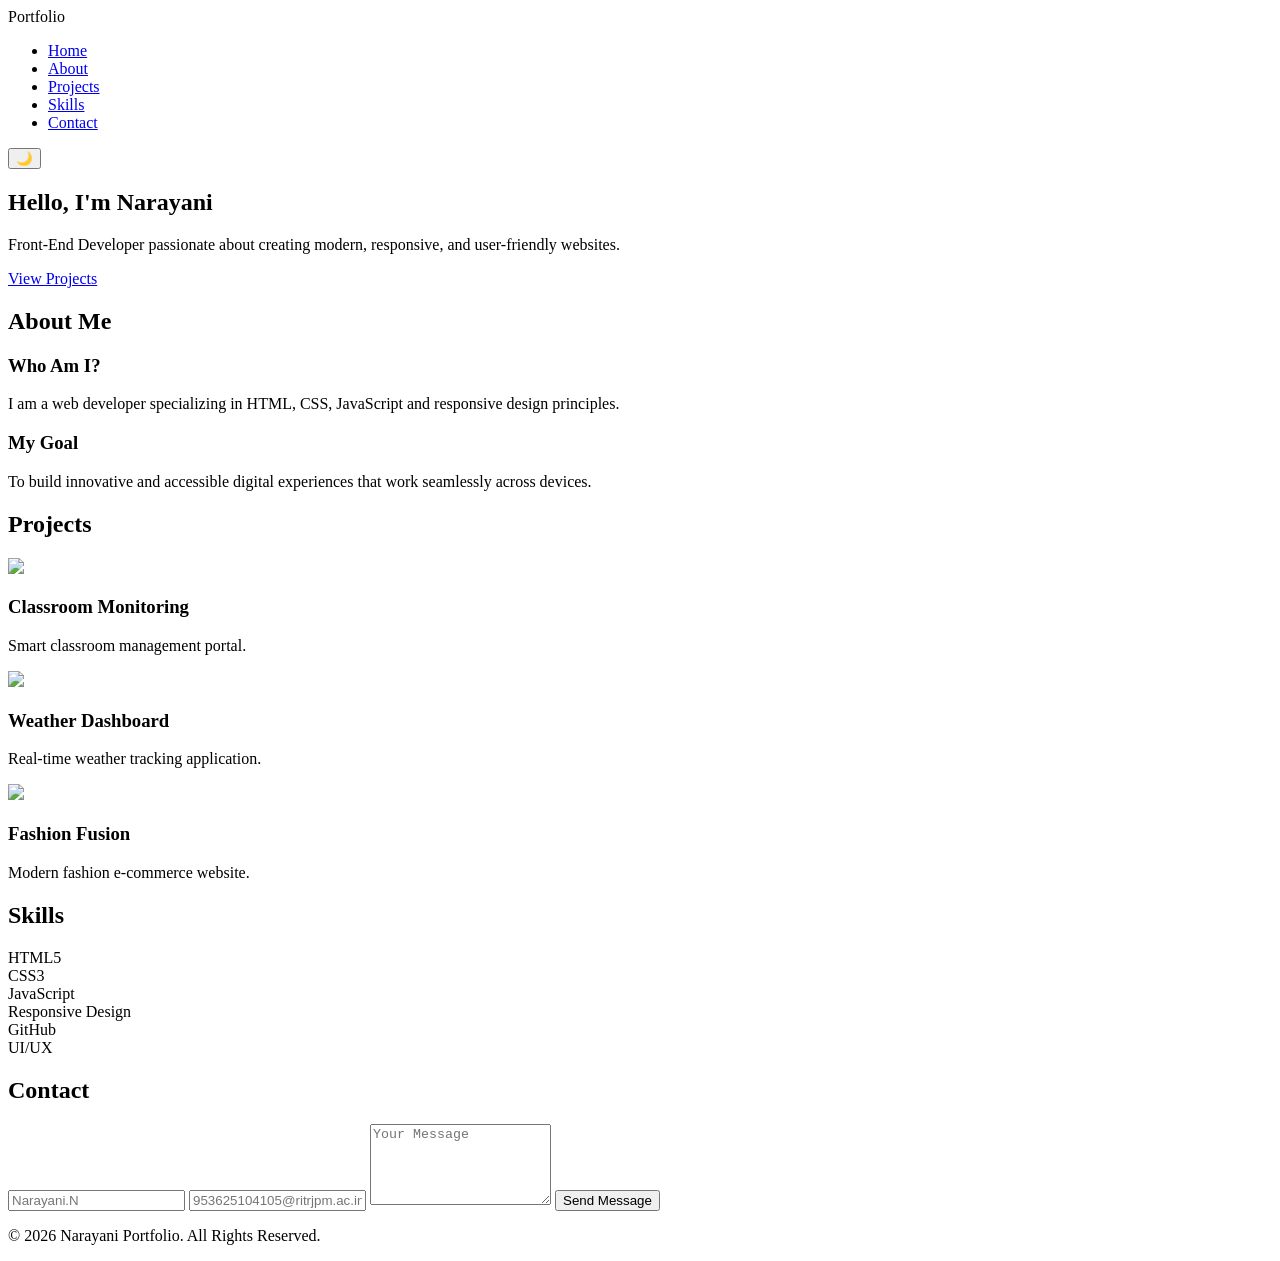
==== index.html @ d1ac4691 "Add initial HTML structure for portfolio website" ====
<!DOCTYPE html>
<html lang="en">
<head>
<meta charset="UTF-8">
<meta name="viewport" content="width=device-width, initial-scale=1.0">
<title>NextGen Developer Portfolio</title>
<link rel="stylesheet" href="style.css">
</head>
<body>

<header>
    <div class="container navbar">
        <div class="logo">Portfolio</div>

        <ul class="nav-links">
            <li><a href="#home">Home</a></li>
            <li><a href="#about">About</a></li>
            <li><a href="#projects">Projects</a></li>
            <li><a href="#skills">Skills</a></li>
            <li><a href="#contact">Contact</a></li>
        </ul>

        <button id="themeToggle">🌙</button>
    </div>
</header>

<section id="home" class="hero">
    <div class="hero-content">
        <h1>Hello, I'm <span>Narayani</span></h1>
        <p>
            Front-End Developer passionate about creating
            modern, responsive, and user-friendly websites.
        </p>

        <a href="#projects" class="btn">
            View Projects
        </a>
    </div>
</section>

<section id="about" class="about">
    <div class="container">

        <h2 class="section-title">About Me</h2>

        <div class="about-grid">

            <div class="about-card">
                <h3>Who Am I?</h3>
                <p>
                    I am a web developer specializing in
                    HTML, CSS, JavaScript and responsive
                    design principles.
                </p>
            </div>

            <div class="about-card">
                <h3>My Goal</h3>
                <p>
                    To build innovative and accessible
                    digital experiences that work
                    seamlessly across devices.
                </p>
            </div>

        </div>

    </div>
</section>

<section id="projects" class="projects">
    <div class="container">

        <h2 class="section-title">Projects</h2>

        <div class="project-grid">

            <div class="project-card">
                <img src="https://picsum.photos/400/250?1">
                <div class="project-content">
                    <h3>Classroom Monitoring</h3>
                    <p>Smart classroom management portal.</p>
                </div>
            </div>

            <div class="project-card">
                <img src="https://picsum.photos/400/250?2">
                <div class="project-content">
                    <h3>Weather Dashboard</h3>
                    <p>Real-time weather tracking application.</p>
                </div>
            </div>

            <div class="project-card">
                <img src="https://picsum.photos/400/250?3">
                <div class="project-content">
                    <h3>Fashion Fusion</h3>
                    <p>Modern fashion e-commerce website.</p>
                </div>
            </div>

        </div>

    </div>
</section>

<section id="skills" class="skills">

    <div class="container">

        <h2 class="section-title">Skills</h2>

        <div class="skill-container">
            <div class="skill">HTML5</div>
            <div class="skill">CSS3</div>
            <div class="skill">JavaScript</div>
            <div class="skill">Responsive Design</div>
            <div class="skill">GitHub</div>
            <div class="skill">UI/UX</div>
        </div>

    </div>

</section>

<section id="contact" class="contact">

    <div class="container">

        <h2 class="section-title">Contact</h2>

        <form class="contact-form">

            <input
            type="text"
            placeholder="Narayani.N">

            <input
            type="email"
            placeholder="953625104105@ritrjpm.ac.in">

            <textarea
            rows="5"
            placeholder="Your Message"></textarea>

            <button class="btn">
                Send Message
            </button>

        </form>

    </div>

</section>

<footer>
    <p>© 2026 Narayani Portfolio. All Rights Reserved.</p>
</footer>

<script src="script.js"></script>

</body>
</html>
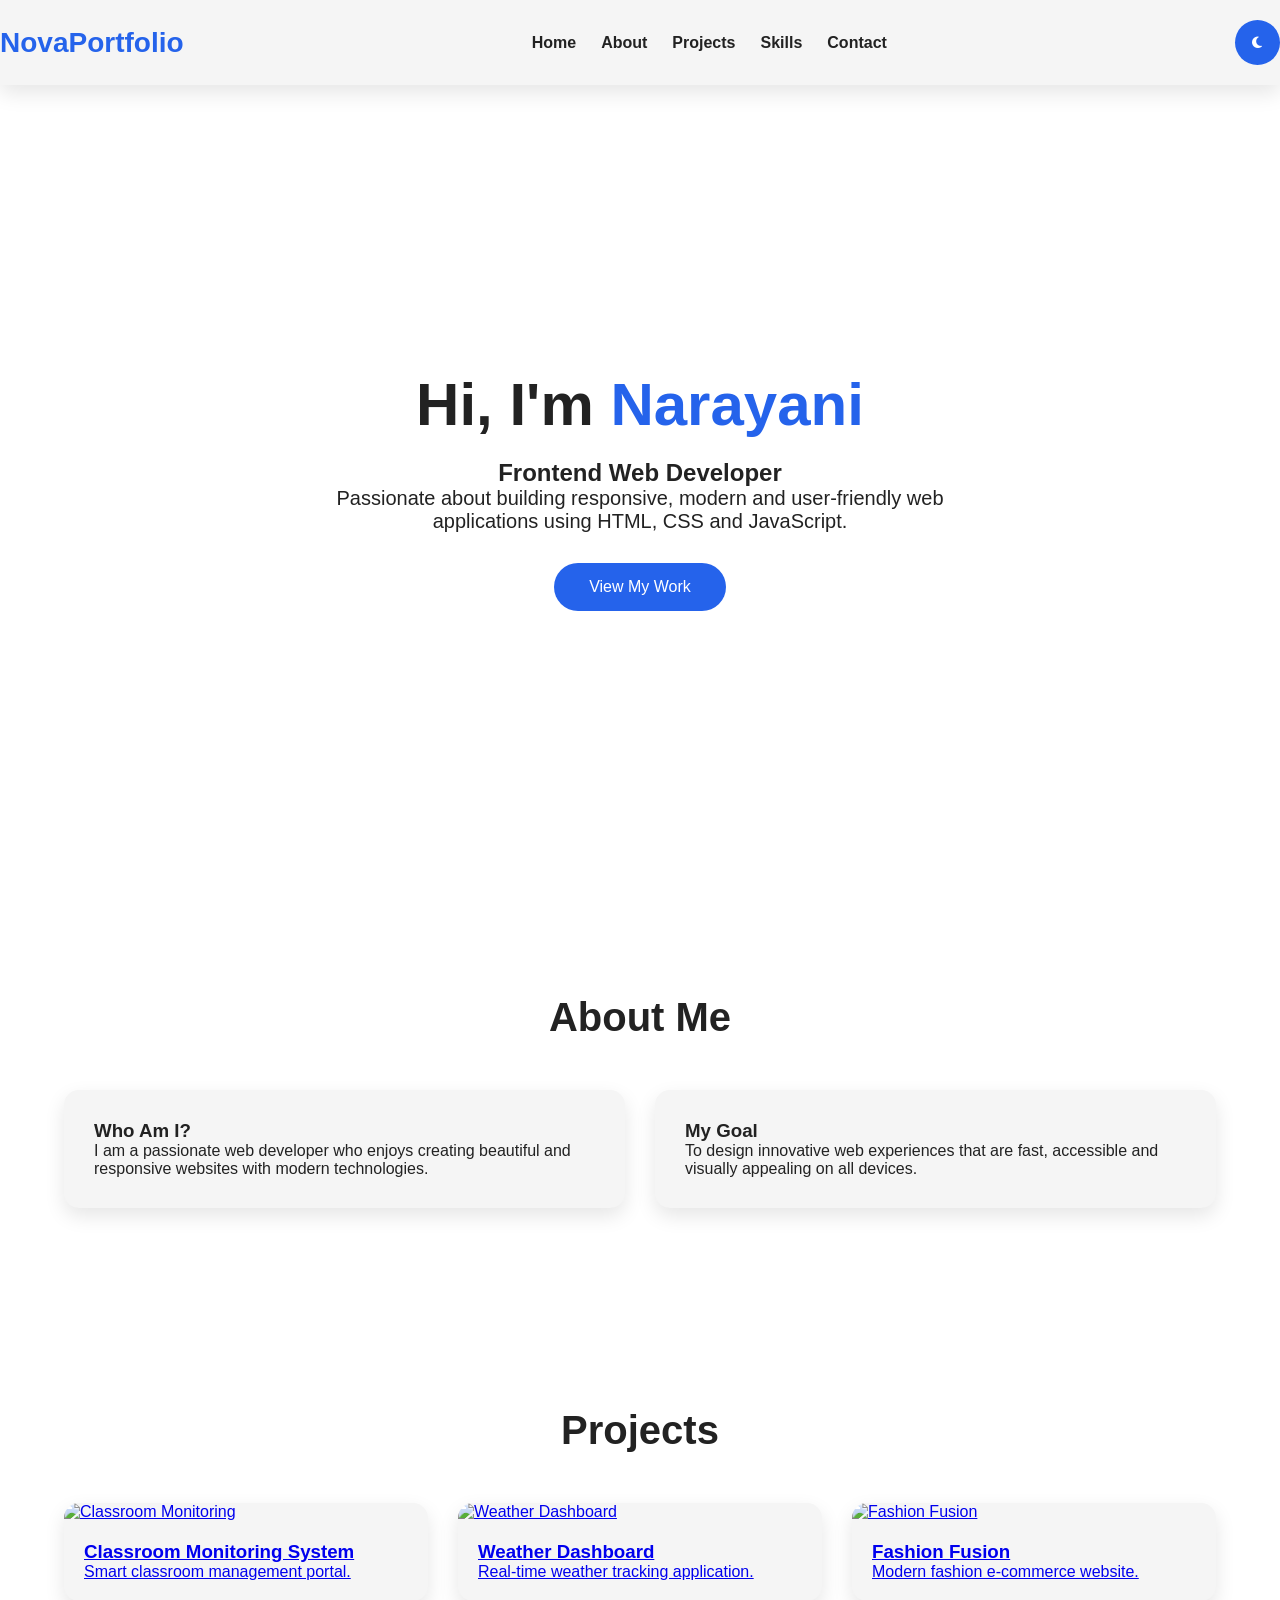
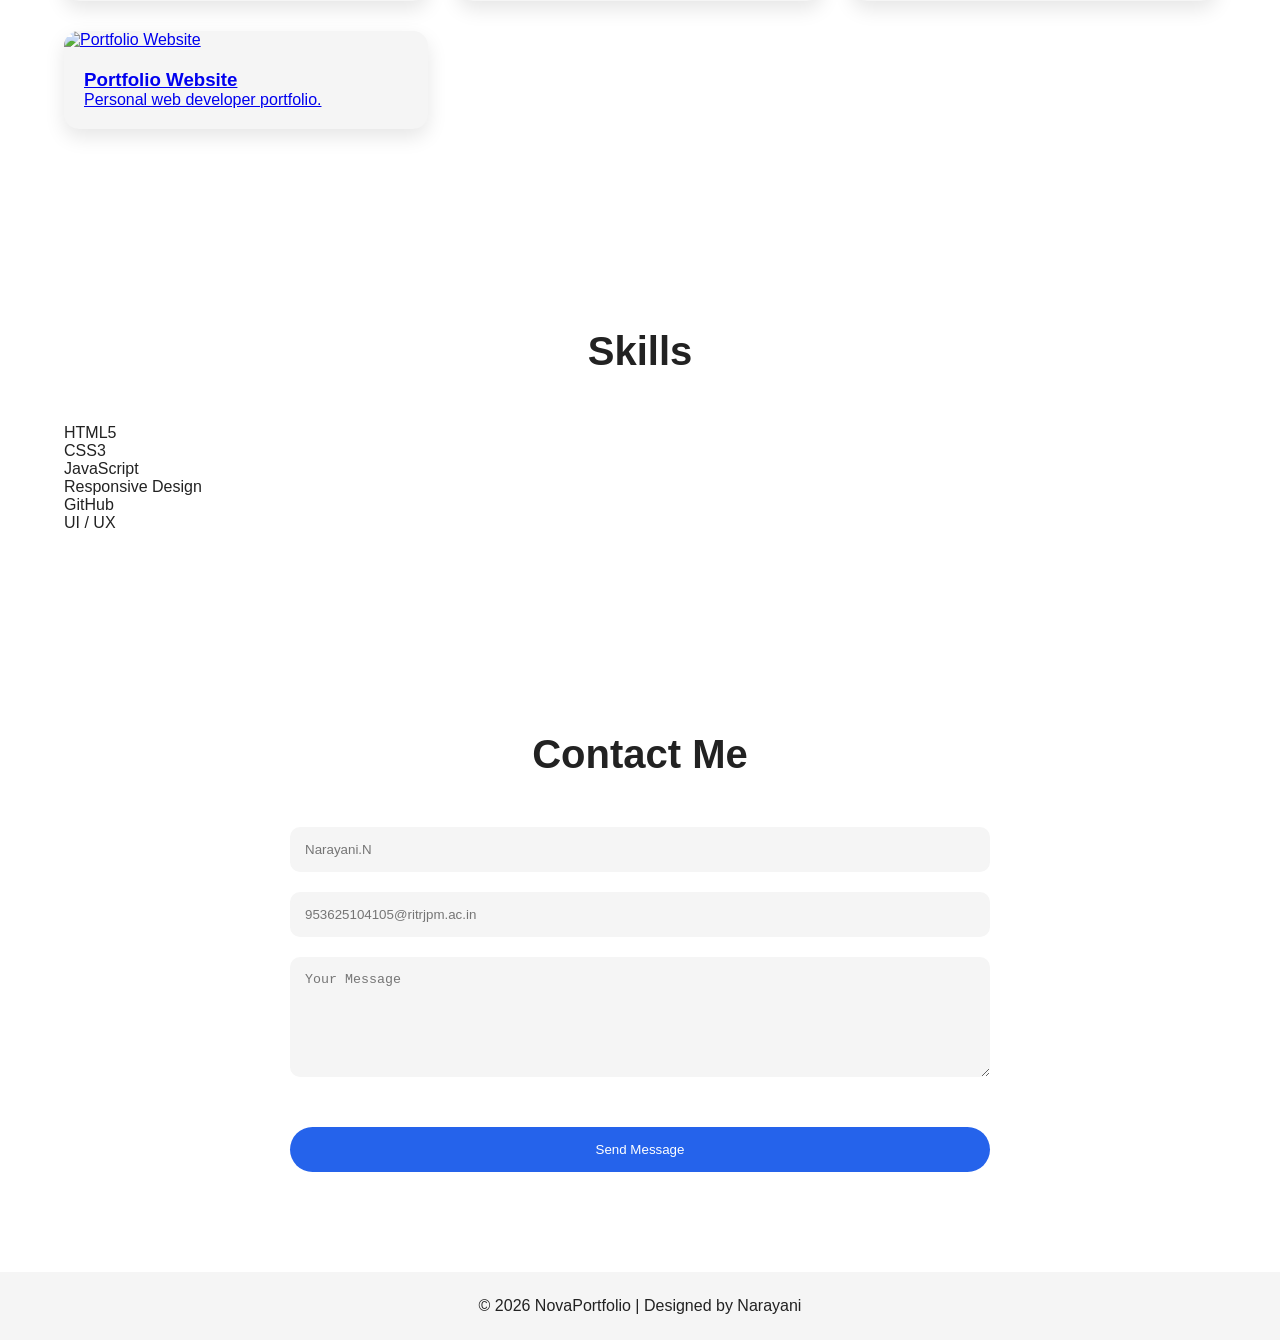
==== commit ffbdf82b: "Update portfolio title and content structure" ====
--- a/index.html
+++ b/index.html
@@ -3,158 +3,265 @@
 <head>
 <meta charset="UTF-8">
 <meta name="viewport" content="width=device-width, initial-scale=1.0">
-<title>NextGen Developer Portfolio</title>
+<title>NovaPortfolio</title>
+
 <link rel="stylesheet" href="style.css">
+
+<link rel="stylesheet"
+href="https://cdnjs.cloudflare.com/ajax/libs/font-awesome/6.5.1/css/all.min.css">
+
 </head>
 <body>
 
 <header>
-    <div class="container navbar">
-        <div class="logo">Portfolio</div>
-
-        <ul class="nav-links">
-            <li><a href="#home">Home</a></li>
-            <li><a href="#about">About</a></li>
-            <li><a href="#projects">Projects</a></li>
-            <li><a href="#skills">Skills</a></li>
-            <li><a href="#contact">Contact</a></li>
-        </ul>
-
-        <button id="themeToggle">🌙</button>
-    </div>
+
+<nav class="navbar">
+
+<div class="logo">
+NovaPortfolio
+</div>
+
+<ul class="nav-links">
+
+<li><a href="#home">Home</a></li>
+<li><a href="#about">About</a></li>
+<li><a href="#projects">Projects</a></li>
+<li><a href="#skills">Skills</a></li>
+<li><a href="#contact">Contact</a></li>
+
+</ul>
+
+<button id="themeToggle">
+<i class="fas fa-moon"></i>
+</button>
+
+</nav>
+
 </header>
 
 <section id="home" class="hero">
-    <div class="hero-content">
-        <h1>Hello, I'm <span>Narayani</span></h1>
-        <p>
-            Front-End Developer passionate about creating
-            modern, responsive, and user-friendly websites.
-        </p>
-
-        <a href="#projects" class="btn">
-            View Projects
-        </a>
-    </div>
+
+<div class="hero-content">
+
+<h1>
+Hi, I'm <span>Narayani</span>
+</h1>
+
+<h2>
+Frontend Web Developer
+</h2>
+
+<p>
+Passionate about building responsive,
+modern and user-friendly web applications
+using HTML, CSS and JavaScript.
+</p>
+
+<a href="#projects" class="btn">
+View My Work
+</a>
+
+</div>
+
 </section>
 
 <section id="about" class="about">
-    <div class="container">
-
-        <h2 class="section-title">About Me</h2>
-
-        <div class="about-grid">
-
-            <div class="about-card">
-                <h3>Who Am I?</h3>
-                <p>
-                    I am a web developer specializing in
-                    HTML, CSS, JavaScript and responsive
-                    design principles.
-                </p>
-            </div>
-
-            <div class="about-card">
-                <h3>My Goal</h3>
-                <p>
-                    To build innovative and accessible
-                    digital experiences that work
-                    seamlessly across devices.
-                </p>
-            </div>
-
-        </div>
-
-    </div>
+
+<div class="container">
+
+<h2 class="section-title">
+About Me
+</h2>
+
+<div class="about-grid">
+
+<div class="about-card">
+
+<h3>Who Am I?</h3>
+
+<p>
+I am a passionate web developer who enjoys
+creating beautiful and responsive websites
+with modern technologies.
+</p>
+
+</div>
+
+<div class="about-card">
+
+<h3>My Goal</h3>
+
+<p>
+To design innovative web experiences
+that are fast, accessible and visually
+appealing on all devices.
+</p>
+
+</div>
+
+</div>
+
+</div>
+
 </section>
 
 <section id="projects" class="projects">
-    <div class="container">
-
-        <h2 class="section-title">Projects</h2>
-
-        <div class="project-grid">
-
-            <div class="project-card">
-                <img src="https://picsum.photos/400/250?1">
-                <div class="project-content">
-                    <h3>Classroom Monitoring</h3>
-                    <p>Smart classroom management portal.</p>
-                </div>
-            </div>
-
-            <div class="project-card">
-                <img src="https://picsum.photos/400/250?2">
-                <div class="project-content">
-                    <h3>Weather Dashboard</h3>
-                    <p>Real-time weather tracking application.</p>
-                </div>
-            </div>
-
-            <div class="project-card">
-                <img src="https://picsum.photos/400/250?3">
-                <div class="project-content">
-                    <h3>Fashion Fusion</h3>
-                    <p>Modern fashion e-commerce website.</p>
-                </div>
-            </div>
-
-        </div>
-
-    </div>
+
+<div class="container">
+
+<h2 class="section-title">
+Projects
+</h2>
+
+<div class="project-grid">
+
+<a href="https://narayani105.github.io/Classroom-_Monitoring_Web-_System/"
+target="_blank"
+class="project-card">
+
+<img src="https://images.unsplash.com/photo-1509062522246-3755977927d7?w=900"
+alt="Classroom Monitoring">
+
+<div class="project-content">
+
+<h3>Classroom Monitoring System</h3>
+
+<p>
+Smart classroom management portal.
+</p>
+
+</div>
+
+</a>
+
+<a href="https://narayani105.github.io/Asynchronous-JavaScript-RESTful-APIs/"
+target="_blank"
+class="project-card">
+
+<img src="https://images.unsplash.com/photo-1504608524841-42fe6f032b4b?w=900"
+alt="Weather Dashboard">
+
+<div class="project-content">
+
+<h3>Weather Dashboard</h3>
+
+<p>
+Real-time weather tracking application.
+</p>
+
+</div>
+
+</a>
+
+<a href="https://narayani105.github.io/FASHION-FUSION/"
+target="_blank"
+class="project-card">
+
+<img src="https://images.unsplash.com/photo-1445205170230-053b83016050?w=900"
+alt="Fashion Fusion">
+
+<div class="project-content">
+
+<h3>Fashion Fusion</h3>
+
+<p>
+Modern fashion e-commerce website.
+</p>
+
+</div>
+
+</a>
+
+<a href="https://narayani105.github.io/Narayani-Web-Developer-Portfolio/"
+target="_blank"
+class="project-card">
+
+<img src="https://images.unsplash.com/photo-1498050108023-c5249f4df085?w=900"
+alt="Portfolio Website">
+
+<div class="project-content">
+
+<h3>Portfolio Website</h3>
+
+<p>
+Personal web developer portfolio.
+</p>
+
+</div>
+
+</a>
+
+</div>
+
+</div>
+
 </section>
 
 <section id="skills" class="skills">
 
-    <div class="container">
-
-        <h2 class="section-title">Skills</h2>
-
-        <div class="skill-container">
-            <div class="skill">HTML5</div>
-            <div class="skill">CSS3</div>
-            <div class="skill">JavaScript</div>
-            <div class="skill">Responsive Design</div>
-            <div class="skill">GitHub</div>
-            <div class="skill">UI/UX</div>
-        </div>
-
-    </div>
+<div class="container">
+
+<h2 class="section-title">
+Skills
+</h2>
+
+<div class="skills-grid">
+
+<div class="skill-card">HTML5</div>
+<div class="skill-card">CSS3</div>
+<div class="skill-card">JavaScript</div>
+<div class="skill-card">Responsive Design</div>
+<div class="skill-card">GitHub</div>
+<div class="skill-card">UI / UX</div>
+
+</div>
+
+</div>
 
 </section>
 
 <section id="contact" class="contact">
 
-    <div class="container">
-
-        <h2 class="section-title">Contact</h2>
-
-        <form class="contact-form">
-
-            <input
-            type="text"
-            placeholder="Narayani.N">
-
-            <input
-            type="email"
-            placeholder="953625104105@ritrjpm.ac.in">
-
-            <textarea
-            rows="5"
-            placeholder="Your Message"></textarea>
-
-            <button class="btn">
-                Send Message
-            </button>
-
-        </form>
-
-    </div>
+<div class="container">
+
+<h2 class="section-title">
+Contact Me
+</h2>
+
+<form class="contact-form">
+
+<input
+type="text"
+placeholder="Narayani.N"
+required>
+
+<input
+type="email"
+placeholder="953625104105@ritrjpm.ac.in"
+required>
+
+<textarea
+rows="6"
+placeholder="Your Message"
+required>
+</textarea>
+
+<button type="submit" class="btn">
+Send Message
+</button>
+
+</form>
+
+</div>
 
 </section>
 
 <footer>
-    <p>© 2026 Narayani Portfolio. All Rights Reserved.</p>
+
+<p>
+© 2026 NovaPortfolio | Designed by Narayani
+</p>
+
 </footer>
 
 <script src="script.js"></script>
--- a/style.css
+++ b/style.css
@@ -0,0 +1,234 @@
+:root{
+    --bg:#ffffff;
+    --text:#222;
+    --card:#f5f5f5;
+    --primary:#2563eb;
+    --shadow:0 8px 20px rgba(0,0,0,.1);
+}
+
+.dark-mode{
+    --bg:#121212;
+    --text:#ffffff;
+    --card:#1f1f1f;
+    --primary:#60a5fa;
+}
+
+*{
+    margin:0;
+    padding:0;
+    box-sizing:border-box;
+}
+
+html{
+    scroll-behavior:smooth;
+}
+
+body{
+    font-family:Segoe UI,sans-serif;
+    background:var(--bg);
+    color:var(--text);
+    transition:.4s;
+}
+
+.container{
+    width:90%;
+    max-width:1200px;
+    margin:auto;
+}
+
+header{
+    background:var(--card);
+    position:sticky;
+    top:0;
+    z-index:1000;
+    box-shadow:var(--shadow);
+}
+
+.navbar{
+    display:flex;
+    justify-content:space-between;
+    align-items:center;
+    padding:20px 0;
+}
+
+.logo{
+    font-size:28px;
+    font-weight:bold;
+    color:var(--primary);
+}
+
+.nav-links{
+    display:flex;
+    list-style:none;
+    gap:25px;
+}
+
+.nav-links a{
+    text-decoration:none;
+    color:var(--text);
+    font-weight:600;
+}
+
+.nav-links a:hover{
+    color:var(--primary);
+}
+
+#themeToggle{
+    border:none;
+    background:var(--primary);
+    color:white;
+    width:45px;
+    height:45px;
+    border-radius:50%;
+    cursor:pointer;
+}
+
+.hero{
+    min-height:90vh;
+    display:flex;
+    justify-content:center;
+    align-items:center;
+    text-align:center;
+    padding:20px;
+}
+
+.hero h1{
+    font-size:60px;
+    margin-bottom:20px;
+}
+
+.hero span{
+    color:var(--primary);
+}
+
+.hero p{
+    max-width:700px;
+    margin:auto;
+    font-size:20px;
+}
+
+.btn{
+    display:inline-block;
+    margin-top:30px;
+    text-decoration:none;
+    background:var(--primary);
+    color:white;
+    padding:15px 35px;
+    border-radius:30px;
+}
+
+.section-title{
+    text-align:center;
+    font-size:40px;
+    margin-bottom:50px;
+}
+
+.about,
+.projects,
+.skills,
+.contact{
+    padding:100px 0;
+}
+
+.about-grid{
+    display:grid;
+    grid-template-columns:repeat(auto-fit,minmax(300px,1fr));
+    gap:30px;
+}
+
+.about-card{
+    background:var(--card);
+    padding:30px;
+    border-radius:15px;
+    box-shadow:var(--shadow);
+}
+
+.project-grid{
+    display:grid;
+    grid-template-columns:repeat(auto-fit,minmax(300px,1fr));
+    gap:30px;
+}
+
+.project-card{
+    background:var(--card);
+    border-radius:15px;
+    overflow:hidden;
+    box-shadow:var(--shadow);
+    transition:.4s;
+}
+
+.project-card:hover{
+    transform:translateY(-10px);
+}
+
+.project-card img{
+    width:100%;
+    display:block;
+}
+
+.project-content{
+    padding:20px;
+}
+
+.skill-container{
+    display:flex;
+    flex-wrap:wrap;
+    justify-content:center;
+    gap:20px;
+}
+
+.skill{
+    background:var(--primary);
+    color:white;
+    padding:15px 25px;
+    border-radius:30px;
+}
+
+.contact-form{
+    display:flex;
+    flex-direction:column;
+    gap:20px;
+    max-width:700px;
+    margin:auto;
+}
+
+.contact-form input,
+.contact-form textarea{
+    padding:15px;
+    border:none;
+    background:var(--card);
+    color:var(--text);
+    border-radius:10px;
+}
+
+.contact-form button{
+    border:none;
+    cursor:pointer;
+}
+
+footer{
+    text-align:center;
+    padding:25px;
+    background:var(--card);
+}
+
+@media(max-width:768px){
+
+    .navbar{
+        flex-direction:column;
+        gap:20px;
+    }
+
+    .nav-links{
+        flex-wrap:wrap;
+        justify-content:center;
+    }
+
+    .hero h1{
+        font-size:40px;
+    }
+
+    .section-title{
+        font-size:32px;
+    }
+}
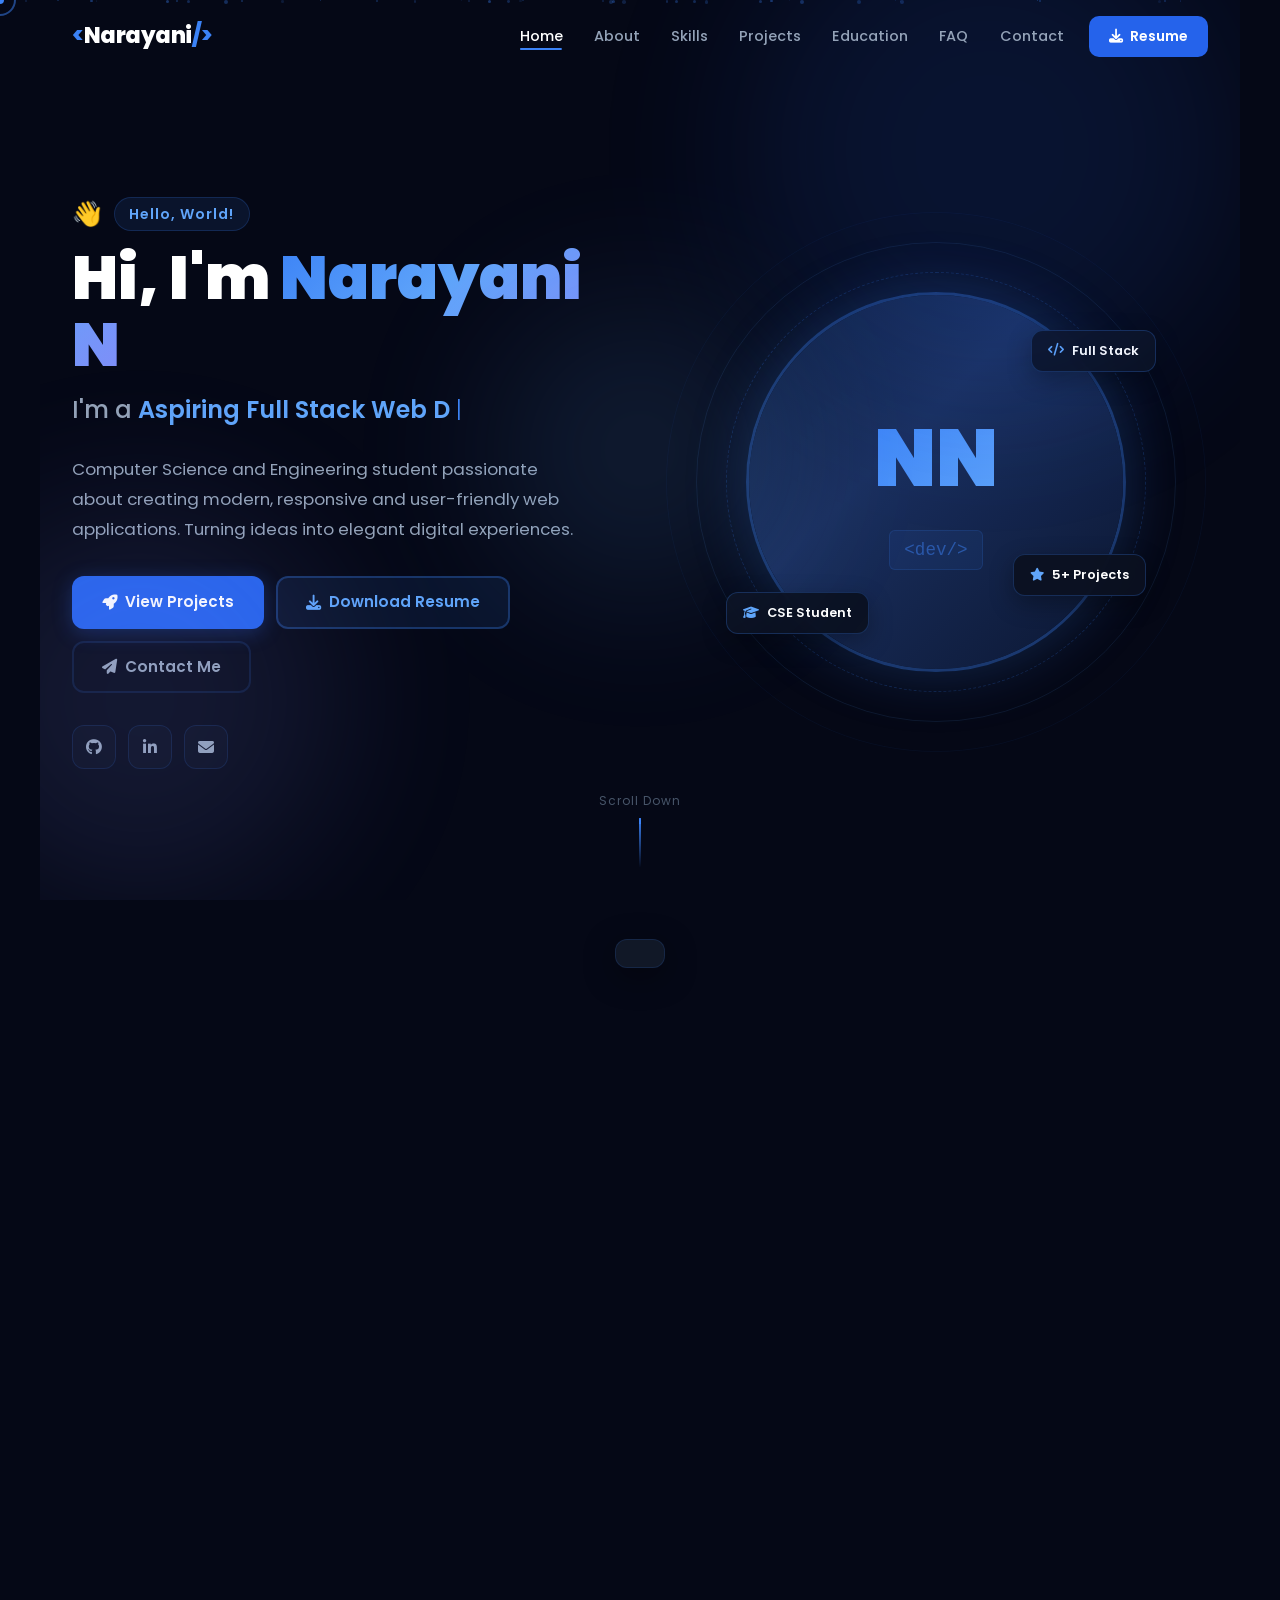
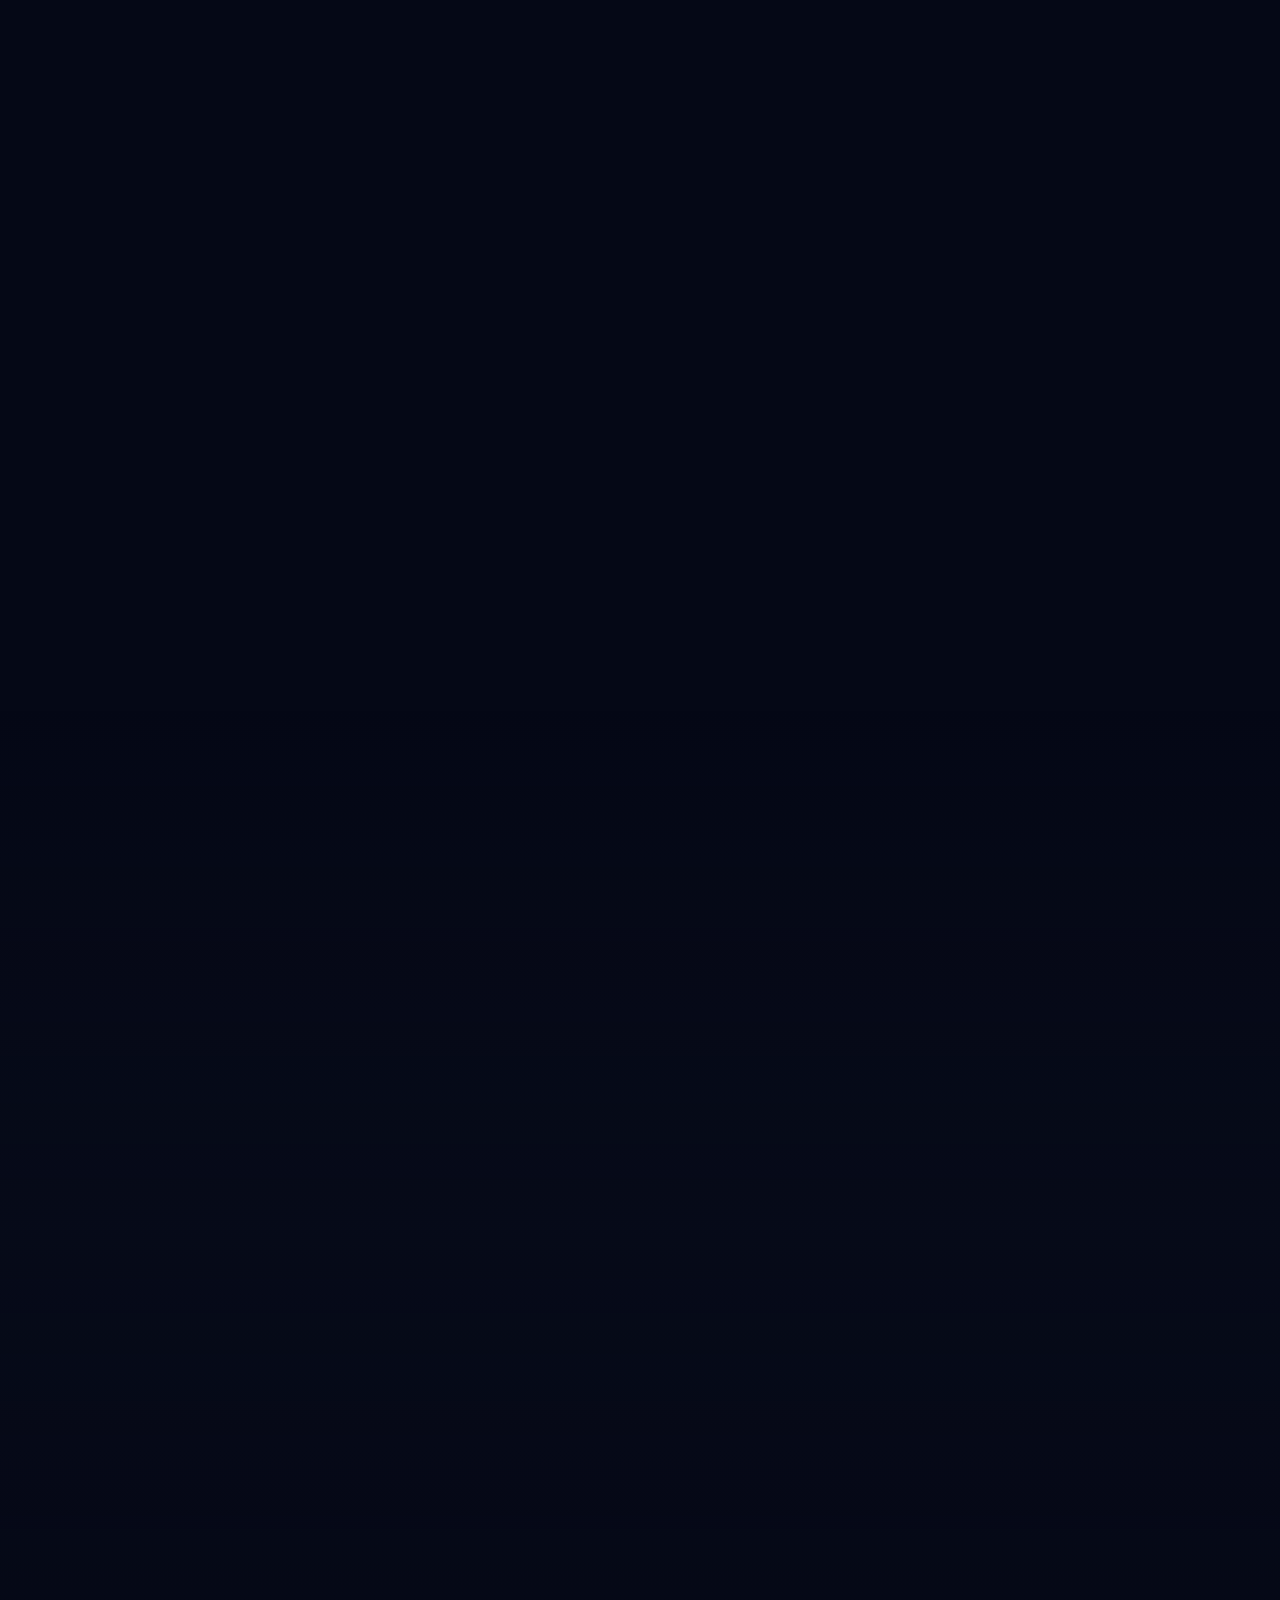
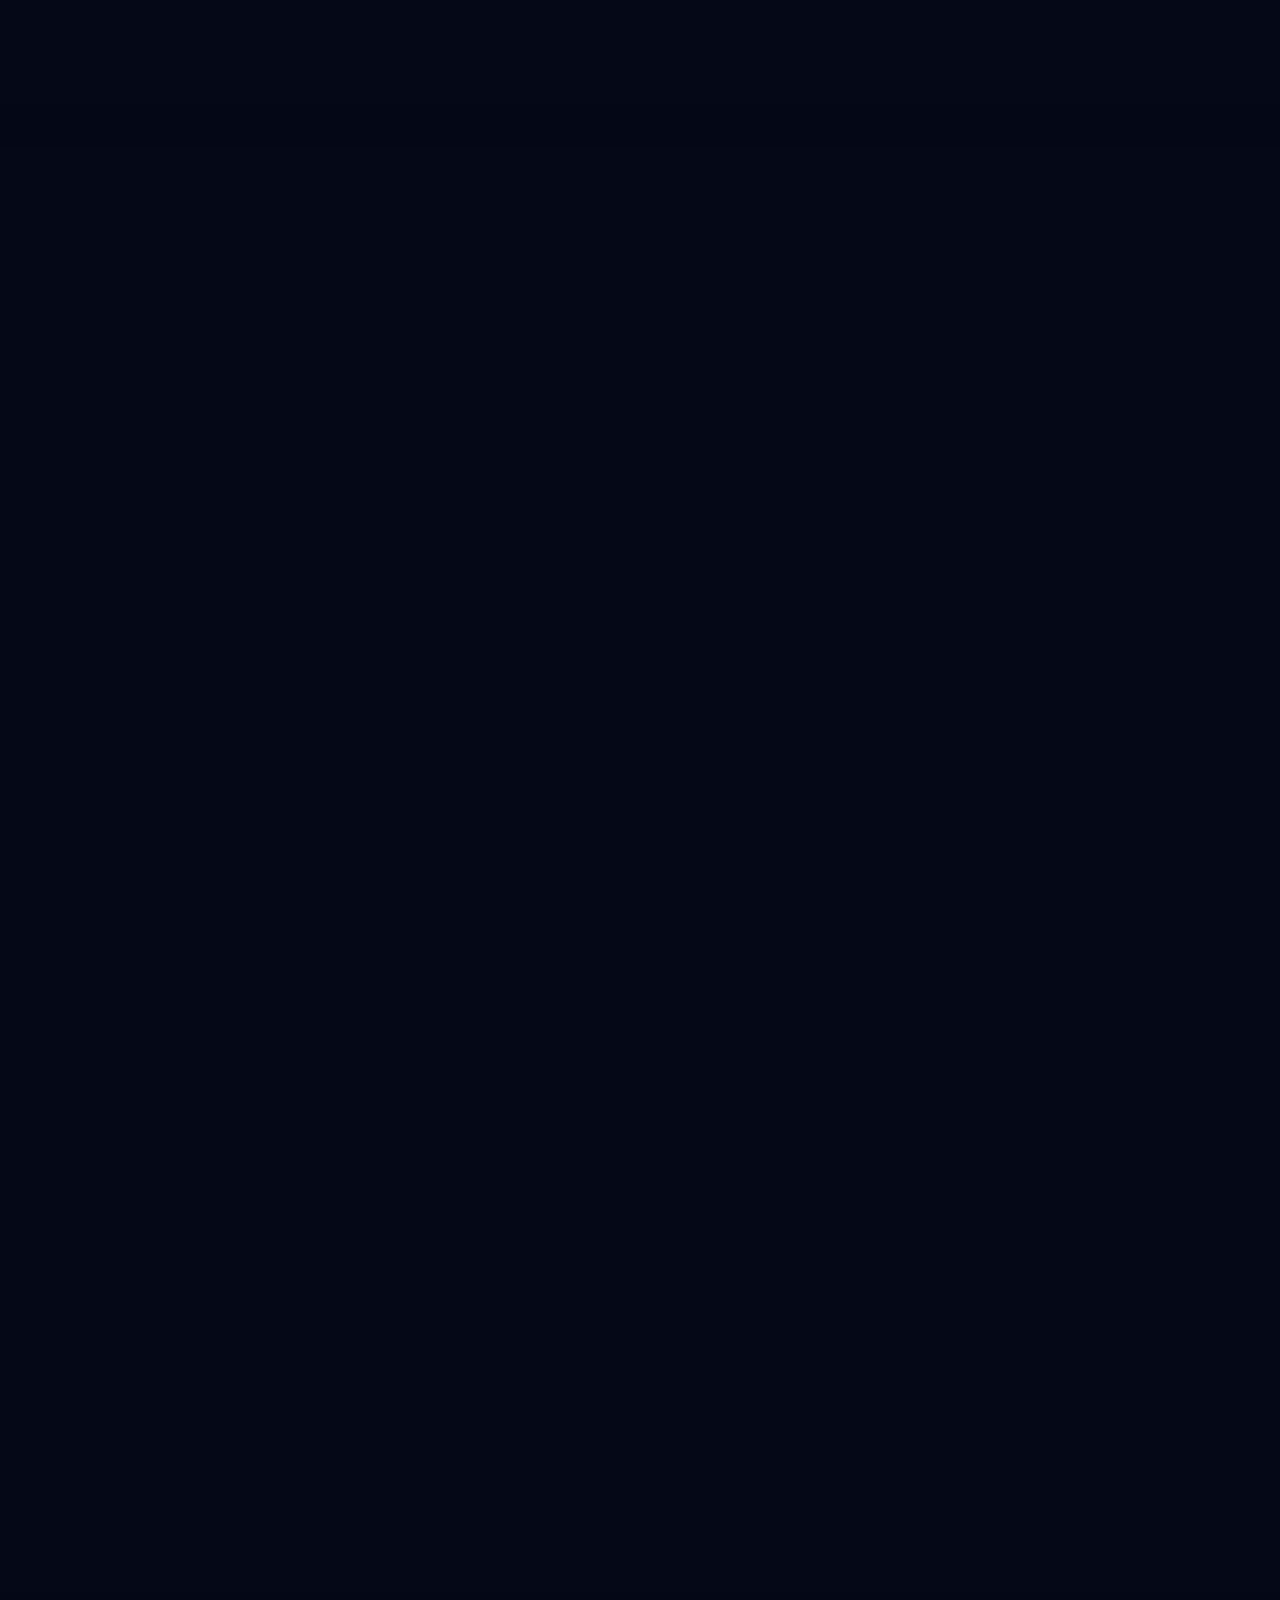
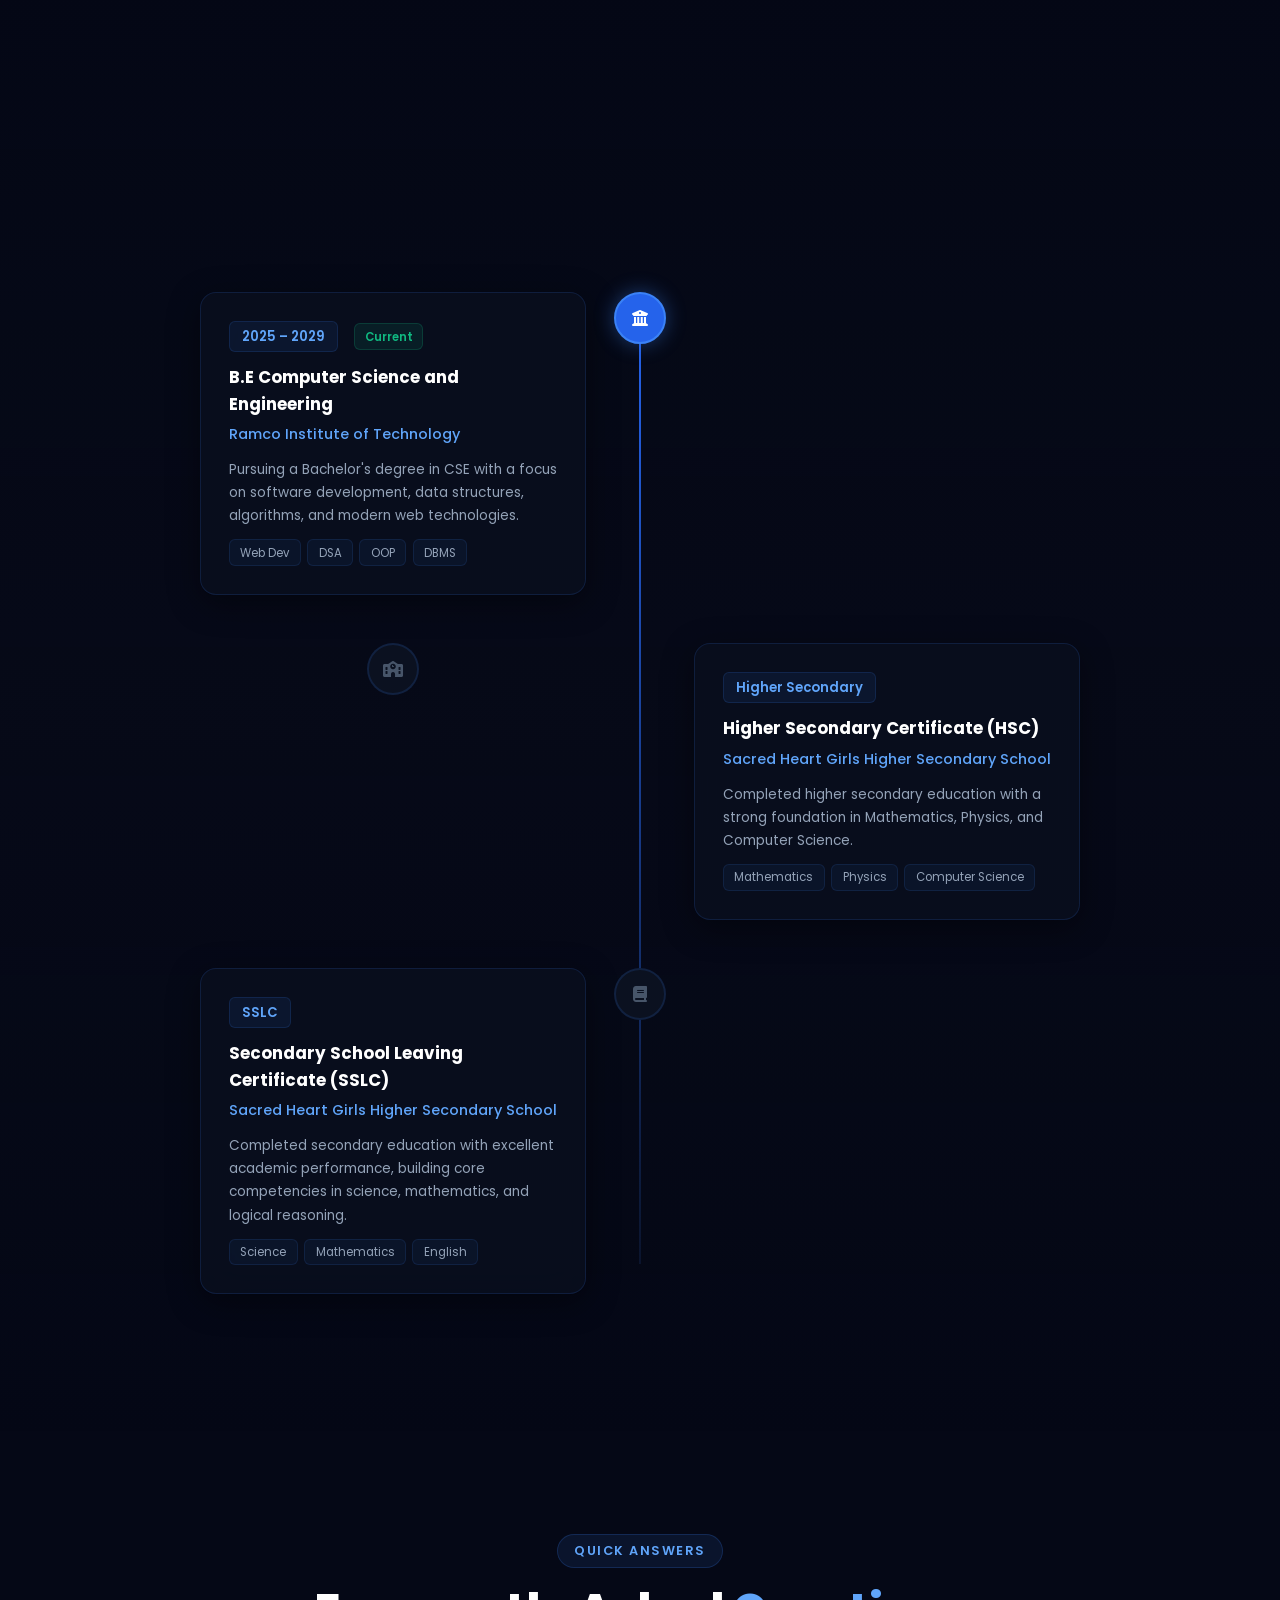
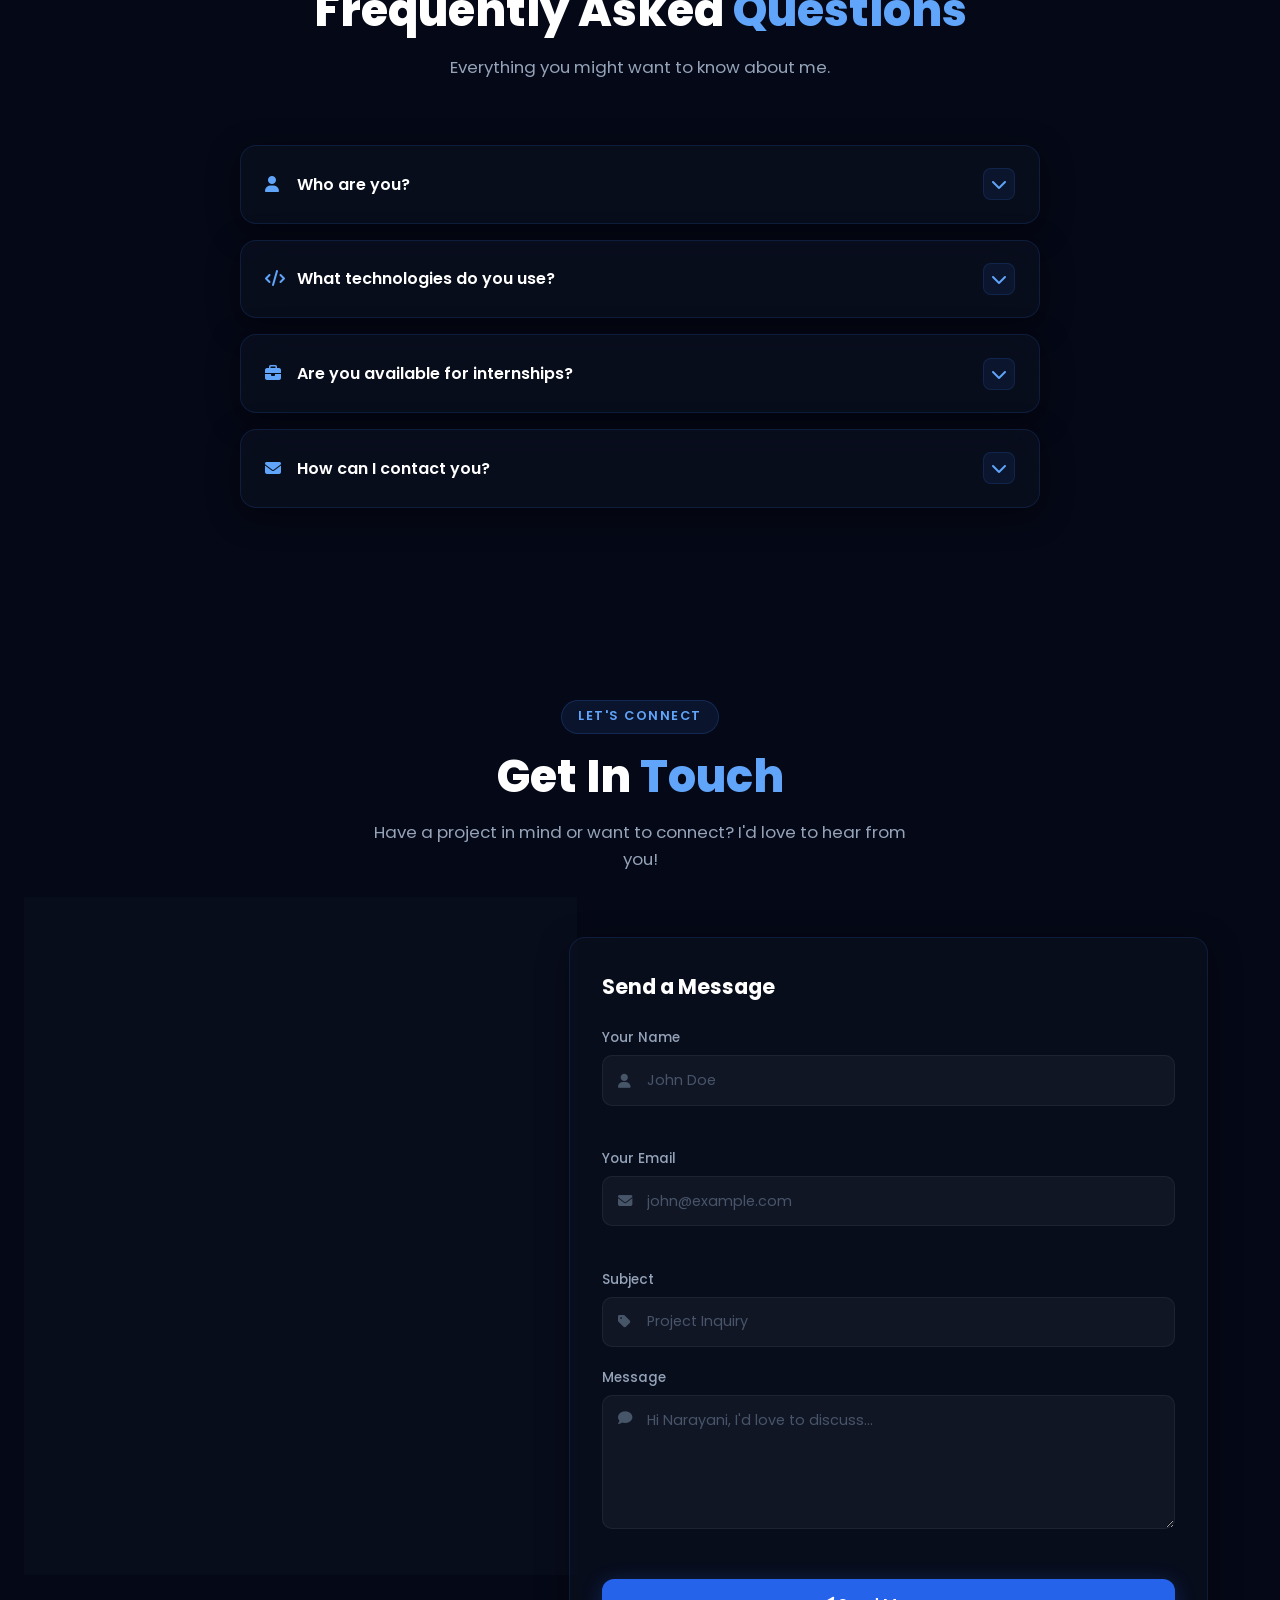
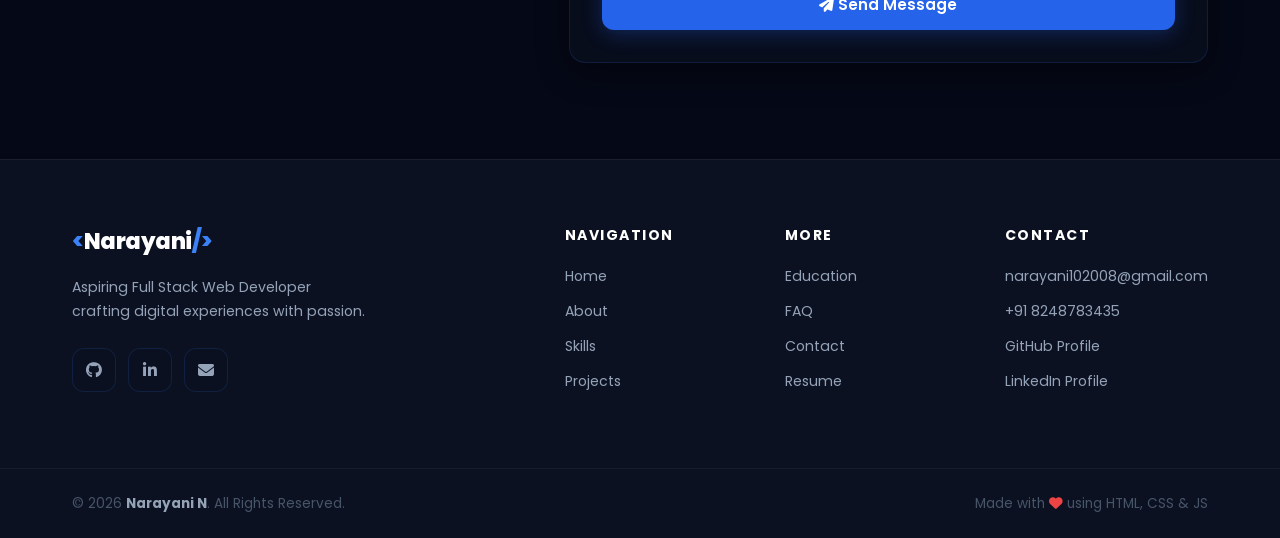
==== commit f7b8dfa8: "Update fmt.Println message from 'Hello' to 'Goodbye'" ====
--- a/index.html
+++ b/index.html
@@ -1,270 +1,1890 @@
 <!DOCTYPE html>
 <html lang="en">
 <head>
-<meta charset="UTF-8">
-<meta name="viewport" content="width=device-width, initial-scale=1.0">
-<title>NovaPortfolio</title>
-
-<link rel="stylesheet" href="style.css">
-
-<link rel="stylesheet"
-href="https://cdnjs.cloudflare.com/ajax/libs/font-awesome/6.5.1/css/all.min.css">
-
+  <meta charset="UTF-8" />
+  <meta name="viewport" content="width=device-width, initial-scale=1.0"/>
+  <title>Narayani N — Full Stack Web Developer</title>
+  <link rel="preconnect" href="https://fonts.googleapis.com"/>
+  <link rel="preconnect" href="https://fonts.gstatic.com" crossorigin/>
+  <link href="https://fonts.googleapis.com/css2?family=Poppins:wght@300;400;500;600;700;800;900&display=swap" rel="stylesheet"/>
+  <link rel="stylesheet" href="https://cdnjs.cloudflare.com/ajax/libs/font-awesome/6.5.0/css/all.min.css"/>
+  <style>
+/* =========================================
+   NARAYANI N — PORTFOLIO
+   Premium Dark Blue Theme | Glassmorphism
+   ========================================= */
+
+/* === RESET & BASE === */
+*, *::before, *::after { margin: 0; padding: 0; box-sizing: border-box; }
+
+:root {
+  --bg:         #050816;
+  --card-bg:    #0B1120;
+  --card2:      #111827;
+  --primary:    #2563EB;
+  --accent:     #3B82F6;
+  --accent2:    #60A5FA;
+  --glow:       #3B82F620;
+  --text:       #FFFFFF;
+  --text-sec:   #94A3B8;
+  --text-muted: #475569;
+  --border:     rgba(59,130,246,0.15);
+  --border2:    rgba(255,255,255,0.06);
+  --glass-bg:   rgba(11,17,32,0.7);
+  --radius:     16px;
+  --radius-lg:  24px;
+  --shadow:     0 8px 32px rgba(0,0,0,0.4);
+  --shadow-glow: 0 0 40px rgba(59,130,246,0.2);
+  --transition: 0.3s cubic-bezier(0.4,0,0.2,1);
+  --font:       'Poppins', sans-serif;
+}
+
+html { scroll-behavior: smooth; font-size: 16px; }
+
+body {
+  font-family: var(--font);
+  background: var(--bg);
+  color: var(--text);
+  line-height: 1.6;
+  overflow-x: hidden;
+  cursor: none;
+}
+
+a { color: inherit; text-decoration: none; }
+ul { list-style: none; }
+img { display: block; max-width: 100%; }
+button { cursor: none; font-family: var(--font); }
+input, textarea { font-family: var(--font); }
+
+.container {
+  max-width: 1200px;
+  margin: 0 auto;
+  padding: 0 2rem;
+}
+
+/* === CUSTOM CURSOR === */
+.cursor-dot {
+  width: 8px; height: 8px;
+  background: var(--accent);
+  border-radius: 50%;
+  position: fixed; top: 0; left: 0;
+  pointer-events: none; z-index: 9999;
+  transform: translate(-50%,-50%);
+  transition: width 0.15s, height 0.15s;
+}
+.cursor-outline {
+  width: 32px; height: 32px;
+  border: 2px solid rgba(59,130,246,0.5);
+  border-radius: 50%;
+  position: fixed; top: 0; left: 0;
+  pointer-events: none; z-index: 9998;
+  transform: translate(-50%,-50%);
+  transition: transform 0.08s linear, width 0.2s, height 0.2s, border-color 0.2s;
+}
+body:has(a:hover) .cursor-outline,
+body:has(button:hover) .cursor-outline {
+  width: 44px; height: 44px;
+  border-color: var(--accent);
+}
+
+/* === PRELOADER === */
+#preloader {
+  position: fixed; inset: 0;
+  background: var(--bg);
+  z-index: 99999;
+  display: flex; align-items: center; justify-content: center;
+  transition: opacity 0.5s, visibility 0.5s;
+}
+#preloader.hide { opacity: 0; visibility: hidden; }
+.preloader-inner { text-align: center; }
+.preloader-logo {
+  width: 80px; height: 80px;
+  background: linear-gradient(135deg, var(--primary), var(--accent2));
+  border-radius: 20px;
+  display: flex; align-items: center; justify-content: center;
+  font-size: 2.5rem; font-weight: 800; color: #fff;
+  margin: 0 auto 1.5rem;
+  box-shadow: 0 0 40px rgba(59,130,246,0.4);
+  animation: logoPulse 1s ease infinite alternate;
+}
+@keyframes logoPulse {
+  from { box-shadow: 0 0 20px rgba(59,130,246,0.3); }
+  to   { box-shadow: 0 0 60px rgba(59,130,246,0.6); }
+}
+.preloader-bar {
+  width: 200px; height: 4px;
+  background: var(--card2);
+  border-radius: 99px; overflow: hidden; margin: 0 auto 1rem;
+}
+.preloader-fill {
+  height: 100%;
+  background: linear-gradient(90deg, var(--primary), var(--accent2));
+  border-radius: 99px;
+  animation: fillBar 1.8s ease forwards;
+}
+@keyframes fillBar { from { width: 0; } to { width: 100%; } }
+.preloader-text { color: var(--text-sec); font-size: 0.9rem; letter-spacing: 2px; }
+
+/* === PARTICLES === */
+#particles-container {
+  position: fixed; inset: 0;
+  pointer-events: none; z-index: 0;
+  overflow: hidden;
+}
+.particle {
+  position: absolute;
+  width: 2px; height: 2px;
+  background: rgba(59,130,246,0.5);
+  border-radius: 50%;
+  animation: floatParticle linear infinite;
+}
+@keyframes floatParticle {
+  0%   { transform: translateY(100vh) scale(0); opacity: 0; }
+  10%  { opacity: 1; }
+  90%  { opacity: 1; }
+  100% { transform: translateY(-100px) scale(1); opacity: 0; }
+}
+
+/* === GLASS CARD === */
+.glass-card {
+  background: var(--glass-bg);
+  border: 1px solid var(--border);
+  backdrop-filter: blur(20px);
+  -webkit-backdrop-filter: blur(20px);
+  border-radius: var(--radius);
+  box-shadow: var(--shadow);
+  transition: transform var(--transition), box-shadow var(--transition), border-color var(--transition);
+}
+.glass-card:hover {
+  transform: translateY(-4px);
+  box-shadow: var(--shadow), var(--shadow-glow);
+  border-color: rgba(59,130,246,0.3);
+}
+
+/* === NAVBAR === */
+#navbar {
+  position: fixed; top: 0; left: 0; right: 0;
+  z-index: 1000;
+  padding: 1rem 0;
+  transition: background 0.3s, box-shadow 0.3s, padding 0.3s;
+}
+#navbar.scrolled {
+  background: rgba(5,8,22,0.92);
+  backdrop-filter: blur(20px);
+  box-shadow: 0 4px 32px rgba(0,0,0,0.3);
+  padding: 0.6rem 0;
+  border-bottom: 1px solid var(--border2);
+}
+.nav-container {
+  display: flex; align-items: center; justify-content: space-between;
+  max-width: 1200px; margin: 0 auto; padding: 0 2rem;
+}
+.nav-logo {
+  font-size: 1.4rem; font-weight: 800; letter-spacing: -0.5px;
+  color: var(--text);
+}
+.logo-bracket { color: var(--accent); }
+.nav-links {
+  display: flex; align-items: center; gap: 0.25rem;
+}
+.nav-link {
+  padding: 0.5rem 0.85rem;
+  color: var(--text-sec);
+  font-size: 0.9rem; font-weight: 500;
+  border-radius: 8px;
+  transition: color var(--transition), background var(--transition);
+  position: relative;
+}
+.nav-link::after {
+  content: '';
+  position: absolute; bottom: 4px; left: 50%; transform: translateX(-50%);
+  width: 0; height: 2px;
+  background: var(--accent);
+  border-radius: 99px;
+  transition: width var(--transition);
+}
+.nav-link:hover, .nav-link.active { color: var(--text); }
+.nav-link:hover::after, .nav-link.active::after { width: 60%; }
+.nav-resume-btn {
+  padding: 0.5rem 1.2rem;
+  background: var(--primary);
+  color: #fff !important;
+  font-size: 0.88rem; font-weight: 600;
+  border-radius: 10px;
+  border: 1px solid transparent;
+  transition: background var(--transition), box-shadow var(--transition), transform var(--transition);
+  display: flex; align-items: center; gap: 0.4rem; margin-left: 0.5rem;
+}
+.nav-resume-btn:hover {
+  background: var(--accent);
+  box-shadow: 0 4px 20px rgba(59,130,246,0.4);
+  transform: translateY(-1px);
+}
+.hamburger {
+  display: none; flex-direction: column; gap: 5px;
+  background: none; border: none; padding: 4px;
+}
+.hamburger span {
+  display: block; width: 24px; height: 2px;
+  background: var(--text-sec);
+  border-radius: 2px;
+  transition: transform 0.3s, opacity 0.3s, background 0.3s;
+}
+.hamburger.open span:nth-child(1) { transform: translateY(7px) rotate(45deg); background: var(--accent); }
+.hamburger.open span:nth-child(2) { opacity: 0; }
+.hamburger.open span:nth-child(3) { transform: translateY(-7px) rotate(-45deg); background: var(--accent); }
+
+/* === BUTTONS === */
+.btn {
+  display: inline-flex; align-items: center; gap: 0.5rem;
+  padding: 0.75rem 1.75rem;
+  border-radius: 12px; font-weight: 600; font-size: 0.95rem;
+  border: 2px solid transparent;
+  transition: all var(--transition);
+  position: relative; overflow: hidden;
+}
+.btn::after {
+  content: '';
+  position: absolute; inset: 0;
+  background: rgba(255,255,255,0.08);
+  opacity: 0;
+  transition: opacity 0.2s;
+}
+.btn:hover::after { opacity: 1; }
+.btn-primary {
+  background: var(--primary);
+  color: #fff;
+  box-shadow: 0 4px 20px rgba(37,99,235,0.3);
+}
+.btn-primary:hover { background: var(--accent); box-shadow: 0 6px 30px rgba(59,130,246,0.4); transform: translateY(-2px); }
+.btn-secondary {
+  background: rgba(59,130,246,0.1);
+  color: var(--accent2);
+  border-color: rgba(59,130,246,0.3);
+}
+.btn-secondary:hover { background: rgba(59,130,246,0.2); border-color: var(--accent); transform: translateY(-2px); }
+.btn-outline {
+  background: transparent;
+  color: var(--text-sec);
+  border-color: var(--border);
+}
+.btn-outline:hover { color: var(--text); border-color: var(--accent); transform: translateY(-2px); }
+.btn-ghost {
+  background: rgba(255,255,255,0.04);
+  color: var(--text-sec);
+  border-color: var(--border2);
+}
+.btn-ghost:hover { background: rgba(255,255,255,0.08); color: var(--text); border-color: var(--border); transform: translateY(-2px); }
+.btn-sm { padding: 0.5rem 1.1rem; font-size: 0.82rem; border-radius: 8px; }
+.btn-full { width: 100%; justify-content: center; }
+
+/* === SECTION BASE === */
+.section { padding: 6rem 0; position: relative; z-index: 1; }
+.section-header { text-align: center; margin-bottom: 4rem; }
+.section-tag {
+  display: inline-block;
+  padding: 0.35rem 1rem;
+  background: rgba(59,130,246,0.1);
+  color: var(--accent2);
+  border: 1px solid rgba(59,130,246,0.2);
+  border-radius: 99px;
+  font-size: 0.8rem; font-weight: 600; letter-spacing: 1.5px;
+  text-transform: uppercase; margin-bottom: 1rem;
+}
+.section-title {
+  font-size: clamp(2rem, 4vw, 2.8rem);
+  font-weight: 800; line-height: 1.2; margin-bottom: 1rem;
+}
+.section-subtitle { color: var(--text-sec); font-size: 1.05rem; max-width: 540px; margin: 0 auto; }
+.highlight { color: var(--accent2); }
+
+/* === SCROLL REVEAL === */
+[data-reveal], [data-reveal-right] {
+  opacity: 0; transform: translateY(40px);
+  transition: opacity 0.7s ease, transform 0.7s ease;
+}
+[data-reveal-right] { transform: translateX(40px); }
+[data-reveal].visible, [data-reveal-right].visible { opacity: 1; transform: translate(0); }
+
+/* =============================================
+   HERO SECTION
+   ============================================= */
+.hero-section {
+  min-height: 100vh;
+  display: flex; align-items: center;
+  padding: 7rem 2rem 3rem;
+  max-width: 1200px; margin: 0 auto;
+  position: relative; z-index: 1;
+}
+.hero-content {
+  display: grid; grid-template-columns: 1fr 1fr;
+  gap: 3rem; align-items: center; width: 100%;
+}
+.hero-greeting {
+  display: flex; align-items: center; gap: 0.75rem;
+  margin-bottom: 0.75rem;
+}
+.greeting-wave { font-size: 1.5rem; animation: waveHand 2s ease infinite; display: inline-block; }
+@keyframes waveHand {
+  0%,100% { transform: rotate(0); }
+  25%      { transform: rotate(20deg); }
+  75%      { transform: rotate(-10deg); }
+}
+.greeting-text {
+  background: rgba(59,130,246,0.1);
+  border: 1px solid rgba(59,130,246,0.2);
+  color: var(--accent2);
+  padding: 0.3rem 0.9rem; border-radius: 99px;
+  font-size: 0.88rem; font-weight: 600; letter-spacing: 1px;
+}
+.hero-name {
+  font-size: clamp(2.2rem, 5vw, 3.8rem);
+  font-weight: 900; line-height: 1.1; margin-bottom: 0.75rem;
+}
+.name-highlight {
+  background: linear-gradient(135deg, var(--accent), var(--accent2), #818CF8);
+  -webkit-background-clip: text;
+  -webkit-text-fill-color: transparent;
+  background-clip: text;
+}
+.hero-title-wrap {
+  font-size: clamp(1.1rem, 2.5vw, 1.5rem);
+  font-weight: 500; color: var(--text-sec);
+  margin-bottom: 1.5rem; min-height: 2rem;
+}
+.title-prefix { color: var(--text-sec); }
+.typed-text { color: var(--accent2); font-weight: 600; }
+.typed-cursor {
+  color: var(--accent);
+  animation: blink 0.7s step-end infinite;
+  font-weight: 300;
+}
+@keyframes blink { 50% { opacity: 0; } }
+.hero-desc {
+  color: var(--text-sec); font-size: 1.05rem;
+  line-height: 1.8; max-width: 520px; margin-bottom: 2rem;
+}
+.hero-btns {
+  display: flex; flex-wrap: wrap; gap: 0.75rem; margin-bottom: 2rem;
+}
+.hero-socials {
+  display: flex; gap: 0.75rem;
+}
+.social-icon {
+  width: 44px; height: 44px;
+  border-radius: 12px;
+  border: 1px solid var(--border);
+  display: flex; align-items: center; justify-content: center;
+  color: var(--text-sec); font-size: 1rem;
+  transition: all var(--transition);
+  background: var(--glass-bg);
+}
+.social-icon:hover {
+  color: var(--accent2); border-color: var(--accent);
+  background: rgba(59,130,246,0.1);
+  transform: translateY(-3px);
+  box-shadow: 0 4px 20px rgba(59,130,246,0.3);
+}
+
+/* Hero Image */
+.hero-image-wrap {
+  display: flex; align-items: center; justify-content: center;
+}
+.hero-image-outer {
+  position: relative; width: 380px; height: 380px;
+}
+.hero-image-ring {
+  position: absolute; border-radius: 50%;
+  border: 1px solid rgba(59,130,246,0.2);
+  animation: ringRotate linear infinite;
+}
+.ring-1 { inset: -20px; animation-duration: 12s; border-style: dashed; }
+.ring-2 { inset: -50px; animation-duration: 20s; animation-direction: reverse; border-color: rgba(96,165,250,0.1); }
+.ring-3 { inset: -80px; animation-duration: 30s; border-color: rgba(59,130,246,0.05); }
+@keyframes ringRotate { from { transform: rotate(0deg); } to { transform: rotate(360deg); } }
+.hero-image-glow {
+  position: absolute; inset: 0; border-radius: 50%;
+  background: radial-gradient(circle, rgba(59,130,246,0.2) 0%, transparent 70%);
+  animation: glowPulse 3s ease infinite alternate;
+}
+@keyframes glowPulse {
+  from { opacity: 0.5; transform: scale(0.95); }
+  to   { opacity: 1;   transform: scale(1.05); }
+}
+.hero-avatar-container {
+  width: 100%; height: 100%; border-radius: 50%;
+  border: 3px solid rgba(59,130,246,0.4);
+  overflow: hidden;
+  animation: heroFloat 6s ease-in-out infinite;
+  position: relative; z-index: 2;
+  box-shadow: 0 0 60px rgba(59,130,246,0.25), inset 0 0 30px rgba(59,130,246,0.08);
+}
+@keyframes heroFloat {
+  0%,100% { transform: translateY(0); }
+  50%      { transform: translateY(-20px); }
+}
+.avatar-placeholder {
+  width: 100%; height: 100%;
+  background: linear-gradient(135deg, #0f1e3d 0%, #1a2f5e 40%, #0b1631 100%);
+  display: flex; flex-direction: column;
+  align-items: center; justify-content: center; gap: 0.5rem;
+}
+.avatar-initials {
+  font-size: 5rem; font-weight: 900;
+  background: linear-gradient(135deg, var(--accent), var(--accent2));
+  -webkit-background-clip: text; -webkit-text-fill-color: transparent;
+  background-clip: text;
+}
+.avatar-code-decoration {
+  color: rgba(59,130,246,0.5);
+  font-size: 1.1rem; font-family: monospace;
+  background: rgba(59,130,246,0.08);
+  padding: 0.3rem 0.9rem; border-radius: 6px;
+  border: 1px solid rgba(59,130,246,0.15);
+}
+.hero-badge {
+  position: absolute; z-index: 3;
+  background: rgba(11,17,32,0.92);
+  border: 1px solid rgba(59,130,246,0.25);
+  backdrop-filter: blur(16px);
+  border-radius: 12px;
+  padding: 0.6rem 1rem;
+  display: flex; align-items: center; gap: 0.5rem;
+  font-size: 0.8rem; font-weight: 600; color: var(--text);
+  white-space: nowrap;
+  box-shadow: 0 8px 24px rgba(0,0,0,0.3);
+}
+.hero-badge i { color: var(--accent2); }
+.badge-1 { top: 10%; right: -30px; animation: badgeFloat 5s ease-in-out infinite; }
+.badge-2 { bottom: 20%; right: -20px; animation: badgeFloat 5s ease-in-out infinite 1.5s; }
+.badge-3 { bottom: 10%; left: -20px; animation: badgeFloat 5s ease-in-out infinite 3s; }
+@keyframes badgeFloat {
+  0%,100% { transform: translateY(0); }
+  50%      { transform: translateY(-8px); }
+}
+.hero-scroll-hint {
+  position: absolute; bottom: 2rem; left: 50%; transform: translateX(-50%);
+  display: flex; flex-direction: column; align-items: center; gap: 0.5rem;
+  color: var(--text-muted); font-size: 0.75rem; letter-spacing: 1px;
+  animation: fadeInUp 2s ease 2s both;
+}
+.scroll-line {
+  width: 2px; height: 50px;
+  background: linear-gradient(to bottom, var(--accent), transparent);
+  border-radius: 99px; overflow: hidden; position: relative;
+}
+.scroll-dot {
+  width: 6px; height: 6px;
+  background: var(--accent); border-radius: 50%;
+  position: absolute; left: 50%; transform: translateX(-50%);
+  animation: scrollDrop 2s ease-in-out infinite;
+}
+@keyframes scrollDrop {
+  0%   { top: 0; opacity: 1; }
+  80%  { top: calc(100% - 6px); opacity: 0.3; }
+  100% { top: calc(100% - 6px); opacity: 0; }
+}
+.hero-bg-shapes { position: absolute; inset: 0; pointer-events: none; overflow: hidden; z-index: 0; }
+.bg-shape {
+  position: absolute; border-radius: 50%;
+  filter: blur(80px); opacity: 0.12;
+}
+.s1 { width: 500px; height: 500px; background: var(--primary); top: -100px; right: 0; }
+.s2 { width: 400px; height: 400px; background: #818CF8; bottom: 0; left: -100px; }
+.s3 { width: 300px; height: 300px; background: var(--accent2); top: 50%; left: 50%; transform: translate(-50%,-50%); }
+
+/* =============================================
+   STATS SECTION
+   ============================================= */
+.stats-section { padding: 2rem 0 4rem; }
+.stats-grid {
+  display: grid; grid-template-columns: repeat(4, 1fr);
+  gap: 1.5rem;
+}
+.stat-card {
+  padding: 2rem 1.5rem; text-align: center;
+  position: relative; overflow: hidden;
+}
+.stat-card::before {
+  content: '';
+  position: absolute; inset: 0;
+  background: linear-gradient(135deg, rgba(59,130,246,0.05) 0%, transparent 60%);
+  pointer-events: none;
+}
+.stat-icon {
+  width: 52px; height: 52px;
+  background: rgba(59,130,246,0.1);
+  border: 1px solid rgba(59,130,246,0.2);
+  border-radius: 14px;
+  display: flex; align-items: center; justify-content: center;
+  font-size: 1.3rem; color: var(--accent2); margin: 0 auto 1rem;
+}
+.stat-number {
+  font-size: 2.8rem; font-weight: 900;
+  background: linear-gradient(135deg, var(--accent), var(--accent2));
+  -webkit-background-clip: text; -webkit-text-fill-color: transparent; background-clip: text;
+  line-height: 1; display: inline-block;
+}
+.stat-plus { font-size: 1.5rem; font-weight: 700; color: var(--accent2); display: inline-block; }
+.stat-label { color: var(--text-sec); font-size: 0.88rem; font-weight: 500; margin-top: 0.5rem; }
+
+/* =============================================
+   ABOUT SECTION
+   ============================================= */
+.about-grid {
+  display: grid; grid-template-columns: 1fr 1.5fr;
+  gap: 4rem; align-items: start;
+}
+.about-img-frame {
+  padding: 2rem; text-align: center; position: relative;
+}
+.about-avatar-placeholder {
+  width: 220px; height: 220px;
+  border-radius: 50%; margin: 0 auto 1.5rem;
+  background: linear-gradient(135deg, #0f1e3d 0%, #1a2f5e 40%, #0b1631 100%);
+  border: 3px solid rgba(59,130,246,0.3);
+  display: flex; align-items: center; justify-content: center;
+  box-shadow: 0 0 40px rgba(59,130,246,0.15);
+}
+.about-avatar-initials {
+  font-size: 4rem; font-weight: 900;
+  background: linear-gradient(135deg, var(--accent), var(--accent2));
+  -webkit-background-clip: text; -webkit-text-fill-color: transparent; background-clip: text;
+}
+.about-status-badge {
+  display: inline-flex; align-items: center; gap: 0.5rem;
+  background: rgba(16,185,129,0.08);
+  border: 1px solid rgba(16,185,129,0.2);
+  color: #10B981; padding: 0.5rem 1rem; border-radius: 99px;
+  font-size: 0.82rem; font-weight: 600;
+}
+.status-dot {
+  width: 8px; height: 8px; border-radius: 50%;
+  background: #10B981;
+  animation: statusPulse 2s ease infinite;
+}
+@keyframes statusPulse {
+  0%,100% { box-shadow: 0 0 0 0 rgba(16,185,129,0.4); }
+  50%      { box-shadow: 0 0 0 6px rgba(16,185,129,0); }
+}
+.about-heading {
+  font-size: 1.5rem; font-weight: 700; color: var(--accent2); margin-bottom: 1.25rem;
+}
+.about-para {
+  color: var(--text-sec); line-height: 1.8; margin-bottom: 1rem; font-size: 0.97rem;
+}
+.about-para strong { color: var(--text); }
+.about-info-grid {
+  display: grid; grid-template-columns: 1fr 1fr;
+  gap: 1rem; margin-top: 1.75rem;
+}
+.about-info-item {
+  display: flex; align-items: flex-start; gap: 0.75rem;
+  padding: 0.85rem; border-radius: 12px;
+  background: rgba(59,130,246,0.05);
+  border: 1px solid rgba(59,130,246,0.08);
+  transition: background var(--transition), border-color var(--transition);
+}
+.about-info-item:hover { background: rgba(59,130,246,0.1); border-color: rgba(59,130,246,0.2); }
+.about-info-item > i {
+  color: var(--accent2); font-size: 0.95rem; margin-top: 0.15rem; flex-shrink: 0;
+}
+.about-info-item div { display: flex; flex-direction: column; gap: 0.1rem; min-width: 0; }
+.info-label { font-size: 0.72rem; text-transform: uppercase; letter-spacing: 1px; color: var(--text-muted); }
+.info-value { font-size: 0.85rem; font-weight: 500; color: var(--text); overflow: hidden; text-overflow: ellipsis; white-space: nowrap; }
+.status-open { color: #10B981 !important; }
+
+/* =============================================
+   SKILLS SECTION
+   ============================================= */
+.skills-section { background: linear-gradient(to bottom, transparent, rgba(11,17,32,0.3), transparent); }
+.skills-grid {
+  display: grid; grid-template-columns: repeat(auto-fill, minmax(200px, 1fr));
+  gap: 1.5rem;
+}
+.skill-card {
+  padding: 1.75rem 1.5rem; text-align: center;
+  position: relative; overflow: hidden;
+}
+.skill-icon {
+  width: 64px; height: 64px; border-radius: 18px;
+  display: flex; align-items: center; justify-content: center;
+  font-size: 1.8rem; margin: 0 auto 1.25rem;
+  transition: transform var(--transition);
+}
+.skill-card:hover .skill-icon { transform: scale(1.1) rotate(-5deg); }
+.skill-icon.html  { background: rgba(239,68,68,0.1); color: #EF4444; border: 1px solid rgba(239,68,68,0.2); }
+.skill-icon.css   { background: rgba(59,130,246,0.1); color: #3B82F6; border: 1px solid rgba(59,130,246,0.2); }
+.skill-icon.js    { background: rgba(234,179,8,0.1);  color: #EAB308; border: 1px solid rgba(234,179,8,0.2); }
+.skill-icon.git   { background: rgba(249,115,22,0.1); color: #F97316; border: 1px solid rgba(249,115,22,0.2); }
+.skill-icon.responsive { background: rgba(16,185,129,0.1); color: #10B981; border: 1px solid rgba(16,185,129,0.2); }
+.skill-icon.python { background: rgba(99,102,241,0.1); color: #818CF8; border: 1px solid rgba(99,102,241,0.2); }
+.skill-icon.c,
+.skill-icon.cpp   { background: rgba(59,130,246,0.1); color: var(--accent2); border: 1px solid rgba(59,130,246,0.2); }
+.skill-icon.vscode { background: rgba(6,182,212,0.1); color: #06B6D4; border: 1px solid rgba(6,182,212,0.2); }
+.skill-icon.canva  { background: rgba(236,72,153,0.1); color: #EC4899; border: 1px solid rgba(236,72,153,0.2); }
+.skill-name { font-size: 1rem; font-weight: 700; margin-bottom: 0.5rem; }
+.skill-desc { color: var(--text-sec); font-size: 0.78rem; line-height: 1.5; margin-bottom: 1rem; }
+.skill-bar-wrap {
+  width: 100%; height: 5px;
+  background: rgba(255,255,255,0.06);
+  border-radius: 99px; overflow: hidden; margin-bottom: 0.4rem;
+}
+.skill-bar {
+  height: 100%; width: 0;
+  background: linear-gradient(90deg, var(--primary), var(--accent2));
+  border-radius: 99px;
+  transition: width 1.2s cubic-bezier(0.4,0,0.2,1);
+}
+.skill-percent { font-size: 0.75rem; color: var(--accent2); font-weight: 600; }
+
+/* =============================================
+   PROJECTS SECTION
+   ============================================= */
+.projects-grid {
+  display: grid; grid-template-columns: repeat(auto-fill, minmax(340px, 1fr));
+  gap: 2rem;
+}
+.project-card { overflow: hidden; padding: 0; }
+.project-image {
+  position: relative; height: 200px; overflow: hidden;
+}
+.project-img-placeholder {
+  width: 100%; height: 100%;
+  display: flex; align-items: center; justify-content: center;
+  font-size: 3.5rem;
+  transition: transform 0.4s ease;
+}
+.project-card:hover .project-img-placeholder { transform: scale(1.08); }
+.p1 { background: linear-gradient(135deg, #1e1b4b, #312e81, #4338ca); color: #818CF8; }
+.p2 { background: linear-gradient(135deg, #064e3b, #065f46, #047857); color: #34D399; }
+.p3 { background: linear-gradient(135deg, #1e3a5f, #1e40af, #2563eb); color: #60A5FA; }
+.p4 { background: linear-gradient(135deg, #4a044e, #86198f, #a21caf); color: #e879f9; }
+.p5 { background: linear-gradient(135deg, #431407, #7c2d12, #c2410c); color: #fb923c; }
+.project-overlay {
+  position: absolute; inset: 0;
+  background: rgba(5,8,22,0.85);
+  display: flex; align-items: center; justify-content: center;
+  opacity: 0; transition: opacity 0.3s;
+}
+.project-card:hover .project-overlay { opacity: 1; }
+.overlay-btn {
+  padding: 0.6rem 1.4rem;
+  border: 2px solid rgba(59,130,246,0.6);
+  border-radius: 10px;
+  color: var(--accent2); font-weight: 600; font-size: 0.88rem;
+  background: rgba(59,130,246,0.1);
+  backdrop-filter: blur(8px);
+  transition: all var(--transition);
+  display: flex; align-items: center; gap: 0.5rem;
+}
+.overlay-btn:hover { background: var(--primary); border-color: var(--primary); color: #fff; transform: scale(1.05); }
+.project-tag {
+  position: absolute; top: 12px; left: 12px;
+  background: rgba(5,8,22,0.8);
+  border: 1px solid rgba(59,130,246,0.3);
+  backdrop-filter: blur(8px);
+  color: var(--accent2); font-size: 0.72rem; font-weight: 600;
+  padding: 0.25rem 0.7rem; border-radius: 6px; letter-spacing: 0.5px;
+}
+.project-body { padding: 1.5rem; }
+.project-title { font-size: 1.1rem; font-weight: 700; margin-bottom: 0.6rem; }
+.project-desc { color: var(--text-sec); font-size: 0.88rem; line-height: 1.7; margin-bottom: 1rem; }
+.project-techs { display: flex; flex-wrap: wrap; gap: 0.4rem; margin-bottom: 1.25rem; }
+.tech-tag {
+  padding: 0.2rem 0.65rem;
+  background: rgba(59,130,246,0.08);
+  border: 1px solid rgba(59,130,246,0.15);
+  border-radius: 6px; font-size: 0.72rem; font-weight: 500; color: var(--accent2);
+}
+.project-links { display: flex; gap: 0.75rem; }
+
+/* =============================================
+   EDUCATION SECTION
+   ============================================= */
+.education-section { background: linear-gradient(to bottom, transparent, rgba(11,17,32,0.2), transparent); }
+.timeline { position: relative; max-width: 880px; margin: 0 auto; }
+.timeline-line {
+  position: absolute; left: 50%; transform: translateX(-50%);
+  width: 2px; top: 30px; bottom: 30px;
+  background: linear-gradient(to bottom, var(--primary), rgba(59,130,246,0.1));
+}
+.timeline-item {
+  display: grid; grid-template-columns: 1fr 60px 1fr;
+  gap: 1.5rem; margin-bottom: 3rem; align-items: start;
+}
+.timeline-item.right .timeline-dot { order: 2; }
+.timeline-item.right .timeline-card { order: 3; grid-column: 3; }
+.timeline-item:not(.right) .timeline-card { grid-column: 1; }
+.timeline-item:not(.right) .timeline-card,
+.timeline-item.right .timeline-card { grid-row: 1; }
+.timeline-dot {
+  width: 52px; height: 52px; border-radius: 50%;
+  background: var(--card-bg); border: 2px solid var(--border);
+  display: flex; align-items: center; justify-content: center;
+  font-size: 1rem; color: var(--text-muted);
+  z-index: 1; position: relative; justify-self: center;
+  transition: all var(--transition);
+}
+.timeline-dot.active {
+  background: var(--primary); border-color: var(--accent);
+  color: #fff;
+  box-shadow: 0 0 20px rgba(59,130,246,0.4);
+}
+.timeline-card { padding: 1.75rem; }
+.timeline-header { display: flex; align-items: center; gap: 1rem; margin-bottom: 0.75rem; }
+.timeline-year {
+  font-size: 0.82rem; font-weight: 600; color: var(--accent2);
+  background: rgba(59,130,246,0.08); border: 1px solid rgba(59,130,246,0.15);
+  padding: 0.25rem 0.75rem; border-radius: 6px; white-space: nowrap;
+}
+.timeline-badge {
+  background: rgba(16,185,129,0.1); border: 1px solid rgba(16,185,129,0.2);
+  color: #10B981; font-size: 0.72rem; font-weight: 600; padding: 0.2rem 0.6rem; border-radius: 6px;
+  animation: statusPulse 2s ease infinite;
+}
+.timeline-degree { font-size: 1.05rem; font-weight: 700; margin-bottom: 0.35rem; }
+.timeline-inst { color: var(--accent2); font-size: 0.9rem; font-weight: 500; margin-bottom: 0.75rem; }
+.timeline-desc { color: var(--text-sec); font-size: 0.85rem; line-height: 1.7; margin-bottom: 0.75rem; }
+.timeline-tags { display: flex; flex-wrap: wrap; gap: 0.4rem; }
+.timeline-tags span {
+  background: rgba(59,130,246,0.06); border: 1px solid rgba(59,130,246,0.12);
+  color: var(--text-sec); font-size: 0.72rem; padding: 0.2rem 0.65rem; border-radius: 6px;
+}
+
+/* =============================================
+   FAQ SECTION
+   ============================================= */
+.faq-grid {
+  max-width: 800px; margin: 0 auto;
+  display: flex; flex-direction: column; gap: 1rem;
+}
+.faq-item { overflow: hidden; border-radius: var(--radius); }
+.faq-question {
+  width: 100%; padding: 1.4rem 1.5rem;
+  background: none; border: none; color: var(--text);
+  display: flex; align-items: center; justify-content: space-between; gap: 1rem;
+  font-size: 1rem; font-weight: 600; text-align: left;
+  transition: color var(--transition);
+}
+.faq-question:hover { color: var(--accent2); }
+.faq-question[aria-expanded="true"] { color: var(--accent2); }
+.faq-icon { color: var(--accent2); margin-right: 0.6rem; width: 18px; }
+.faq-arrow {
+  width: 32px; height: 32px; border-radius: 8px;
+  background: rgba(59,130,246,0.08); border: 1px solid rgba(59,130,246,0.15);
+  display: flex; align-items: center; justify-content: center;
+  flex-shrink: 0; color: var(--accent2);
+  transition: background var(--transition), transform var(--transition);
+}
+.faq-question[aria-expanded="true"] .faq-arrow {
+  background: var(--primary); transform: rotate(180deg);
+  border-color: var(--primary);
+}
+.faq-answer {
+  max-height: 0; overflow: hidden;
+  transition: max-height 0.4s cubic-bezier(0.4,0,0.2,1), padding 0.3s;
+  padding: 0 1.5rem;
+}
+.faq-answer.open {
+  max-height: 400px;
+  padding: 0 1.5rem 1.5rem;
+}
+.faq-answer p {
+  color: var(--text-sec); font-size: 0.95rem; line-height: 1.8;
+  border-top: 1px solid rgba(255,255,255,0.05); padding-top: 1rem;
+}
+
+/* =============================================
+   CONTACT SECTION
+   ============================================= */
+.contact-grid {
+  display: grid; grid-template-columns: 1fr 1.4fr; gap: 2.5rem;
+}
+.contact-info-card { padding: 2rem; height: fit-content; }
+.contact-info-title { font-size: 1.3rem; font-weight: 700; margin-bottom: 0.5rem; }
+.contact-info-subtitle { color: var(--text-sec); font-size: 0.88rem; line-height: 1.7; margin-bottom: 2rem; }
+.contact-items { display: flex; flex-direction: column; gap: 0.75rem; }
+.contact-item {
+  display: flex; align-items: center; gap: 1rem;
+  padding: 0.85rem 1rem; border-radius: 12px;
+  background: rgba(59,130,246,0.04);
+  border: 1px solid rgba(59,130,246,0.08);
+  transition: all var(--transition);
+}
+.contact-item:hover {
+  background: rgba(59,130,246,0.1); border-color: rgba(59,130,246,0.2);
+  transform: translateX(4px);
+}
+.contact-item-icon {
+  width: 40px; height: 40px; border-radius: 10px;
+  background: rgba(59,130,246,0.1); border: 1px solid rgba(59,130,246,0.15);
+  display: flex; align-items: center; justify-content: center;
+  color: var(--accent2); font-size: 0.95rem; flex-shrink: 0;
+}
+.contact-item-text { display: flex; flex-direction: column; min-width: 0; }
+.contact-item-label { font-size: 0.72rem; text-transform: uppercase; letter-spacing: 1px; color: var(--text-muted); }
+.contact-item-value { font-size: 0.85rem; font-weight: 500; color: var(--text); overflow: hidden; text-overflow: ellipsis; white-space: nowrap; }
+.contact-form-card { padding: 2rem; }
+.contact-form-title { font-size: 1.3rem; font-weight: 700; margin-bottom: 1.5rem; }
+.contact-form { display: flex; flex-direction: column; gap: 1.25rem; }
+.form-group { display: flex; flex-direction: column; gap: 0.4rem; }
+.form-group label { font-size: 0.85rem; font-weight: 500; color: var(--text-sec); }
+.input-wrap { position: relative; }
+.input-icon {
+  position: absolute; left: 1rem; top: 50%; transform: translateY(-50%);
+  color: var(--text-muted); font-size: 0.9rem; pointer-events: none;
+}
+.textarea-wrap .input-icon { top: 1rem; transform: none; }
+.input-wrap input, .input-wrap textarea {
+  width: 100%; padding: 0.85rem 1rem 0.85rem 2.8rem;
+  background: rgba(255,255,255,0.04);
+  border: 1px solid var(--border2);
+  border-radius: 10px; color: var(--text); font-size: 0.9rem;
+  transition: border-color var(--transition), box-shadow var(--transition), background var(--transition);
+  resize: vertical;
+}
+.input-wrap input:focus, .input-wrap textarea:focus {
+  outline: none; border-color: rgba(59,130,246,0.5);
+  background: rgba(59,130,246,0.04);
+  box-shadow: 0 0 0 3px rgba(59,130,246,0.1);
+}
+.input-wrap input::placeholder, .input-wrap textarea::placeholder { color: var(--text-muted); }
+.form-error { font-size: 0.75rem; color: #EF4444; min-height: 1rem; }
+.form-success {
+  display: flex; align-items: center; gap: 0.6rem;
+  padding: 0.85rem 1rem;
+  background: rgba(16,185,129,0.1); border: 1px solid rgba(16,185,129,0.2);
+  border-radius: 10px; color: #10B981; font-size: 0.88rem; font-weight: 500;
+}
+
+/* =============================================
+   FOOTER
+   ============================================= */
+.footer {
+  background: var(--card-bg);
+  border-top: 1px solid var(--border2);
+  position: relative; z-index: 1;
+}
+.footer-top {
+  max-width: 1200px; margin: 0 auto; padding: 4rem 2rem;
+  display: grid; grid-template-columns: 1fr 1.5fr; gap: 4rem;
+}
+.footer-tagline { color: var(--text-sec); font-size: 0.88rem; line-height: 1.7; margin: 1rem 0 1.5rem; }
+.footer-socials { display: flex; gap: 0.75rem; }
+.footer-links-grid { display: grid; grid-template-columns: repeat(3, 1fr); gap: 2rem; }
+.footer-col h4 { font-size: 0.88rem; font-weight: 700; text-transform: uppercase; letter-spacing: 1.5px; color: var(--text); margin-bottom: 1rem; }
+.footer-col li { margin-bottom: 0.6rem; }
+.footer-col a { color: var(--text-sec); font-size: 0.88rem; transition: color var(--transition); }
+.footer-col a:hover { color: var(--accent2); }
+.footer-bottom {
+  border-top: 1px solid rgba(255,255,255,0.05);
+}
+.footer-bottom-inner {
+  max-width: 1200px; margin: 0 auto; padding: 1.5rem 2rem;
+  display: flex; align-items: center; justify-content: space-between;
+  flex-wrap: wrap; gap: 0.5rem;
+}
+.footer-bottom p { color: var(--text-muted); font-size: 0.85rem; }
+.footer-bottom strong { color: var(--text-sec); }
+.heart-icon { color: #EF4444; animation: heartBeat 1.4s ease infinite; }
+@keyframes heartBeat {
+  0%,100% { transform: scale(1); }
+  50%      { transform: scale(1.25); }
+}
+
+/* === BACK TO TOP === */
+.back-to-top {
+  position: fixed; bottom: 2rem; right: 2rem;
+  width: 48px; height: 48px; border-radius: 14px;
+  background: var(--primary);
+  color: #fff; border: none; font-size: 1rem;
+  box-shadow: 0 4px 20px rgba(37,99,235,0.4);
+  opacity: 0; transform: translateY(20px);
+  transition: all var(--transition);
+  z-index: 900;
+}
+.back-to-top.show { opacity: 1; transform: translateY(0); }
+.back-to-top:hover { background: var(--accent); transform: translateY(-3px); }
+
+/* === TOAST === */
+.toast {
+  position: fixed; bottom: 2rem; left: 50%; transform: translateX(-50%) translateY(100px);
+  background: var(--card2); border: 1px solid var(--border);
+  border-radius: 12px; padding: 0.85rem 1.5rem;
+  color: var(--text); font-size: 0.9rem; font-weight: 500;
+  box-shadow: 0 8px 32px rgba(0,0,0,0.4);
+  z-index: 9000; transition: transform 0.4s cubic-bezier(0.4,0,0.2,1);
+  white-space: nowrap;
+}
+.toast.show { transform: translateX(-50%) translateY(0); }
+
+/* =============================================
+   RESPONSIVE
+   ============================================= */
+@media (max-width: 1024px) {
+  .hero-image-outer { width: 320px; height: 320px; }
+  .badge-1, .badge-2 { right: -10px; }
+  .badge-3 { left: -10px; }
+  .about-grid { gap: 2.5rem; }
+  .stats-grid { grid-template-columns: repeat(2, 1fr); }
+}
+
+@media (max-width: 900px) {
+  .hero-content { grid-template-columns: 1fr; text-align: center; }
+  .hero-text { order: 2; }
+  .hero-image-wrap { order: 1; }
+  .hero-btns, .hero-socials, .hero-greeting { justify-content: center; }
+  .hero-desc { max-width: 100%; }
+  .hero-image-outer { width: 280px; height: 280px; }
+  .about-grid { grid-template-columns: 1fr; }
+  .about-image-col { display: flex; justify-content: center; }
+  .about-img-frame { max-width: 380px; }
+  .contact-grid { grid-template-columns: 1fr; }
+  .footer-top { grid-template-columns: 1fr; gap: 2.5rem; }
+  .timeline-line { left: 30px; }
+  .timeline-item { grid-template-columns: 60px 1fr; }
+  .timeline-item.right .timeline-card { order: 2; grid-column: 2; }
+  .timeline-item:not(.right) .timeline-card { grid-column: 2; }
+  .timeline-dot { justify-self: start; }
+}
+
+@media (max-width: 768px) {
+  .nav-links { display: none; flex-direction: column; position: absolute; top: 100%; left: 0; right: 0; background: rgba(5,8,22,0.97); border-bottom: 1px solid var(--border2); padding: 1.5rem; gap: 0.25rem; backdrop-filter: blur(20px); }
+  .nav-links.open { display: flex; }
+  .hamburger { display: flex; }
+  .section { padding: 4rem 0; }
+  .skills-grid { grid-template-columns: repeat(auto-fill, minmax(160px, 1fr)); }
+  .projects-grid { grid-template-columns: 1fr; }
+  .about-info-grid { grid-template-columns: 1fr; }
+  .footer-links-grid { grid-template-columns: 1fr 1fr; }
+  .footer-bottom-inner { flex-direction: column; text-align: center; }
+}
+
+@media (max-width: 480px) {
+  .container { padding: 0 1.25rem; }
+  .hero-btns { flex-direction: column; }
+  .hero-btns .btn { width: 100%; justify-content: center; }
+  .stats-grid { grid-template-columns: 1fr 1fr; }
+  .hero-image-outer { width: 240px; height: 240px; }
+  .badge-1, .badge-2, .badge-3 { display: none; }
+  .footer-links-grid { grid-template-columns: 1fr; }
+  .footer-top { padding: 2.5rem 1.25rem; }
+}
+  </style>
 </head>
 <body>
 
-<header>
-
-<nav class="navbar">
-
-<div class="logo">
-NovaPortfolio
-</div>
-
-<ul class="nav-links">
-
-<li><a href="#home">Home</a></li>
-<li><a href="#about">About</a></li>
-<li><a href="#projects">Projects</a></li>
-<li><a href="#skills">Skills</a></li>
-<li><a href="#contact">Contact</a></li>
-
-</ul>
-
-<button id="themeToggle">
-<i class="fas fa-moon"></i>
-</button>
-
-</nav>
-
-</header>
-
-<section id="home" class="hero">
-
-<div class="hero-content">
-
-<h1>
-Hi, I'm <span>Narayani</span>
-</h1>
-
-<h2>
-Frontend Web Developer
-</h2>
-
-<p>
-Passionate about building responsive,
-modern and user-friendly web applications
-using HTML, CSS and JavaScript.
-</p>
-
-<a href="#projects" class="btn">
-View My Work
-</a>
-
-</div>
-
-</section>
-
-<section id="about" class="about">
-
-<div class="container">
-
-<h2 class="section-title">
-About Me
-</h2>
-
-<div class="about-grid">
-
-<div class="about-card">
-
-<h3>Who Am I?</h3>
-
-<p>
-I am a passionate web developer who enjoys
-creating beautiful and responsive websites
-with modern technologies.
-</p>
-
-</div>
-
-<div class="about-card">
-
-<h3>My Goal</h3>
-
-<p>
-To design innovative web experiences
-that are fast, accessible and visually
-appealing on all devices.
-</p>
-
-</div>
-
-</div>
-
-</div>
-
-</section>
-
-<section id="projects" class="projects">
-
-<div class="container">
-
-<h2 class="section-title">
-Projects
-</h2>
-
-<div class="project-grid">
-
-<a href="https://narayani105.github.io/Classroom-_Monitoring_Web-_System/"
-target="_blank"
-class="project-card">
-
-<img src="https://images.unsplash.com/photo-1509062522246-3755977927d7?w=900"
-alt="Classroom Monitoring">
-
-<div class="project-content">
-
-<h3>Classroom Monitoring System</h3>
-
-<p>
-Smart classroom management portal.
-</p>
-
-</div>
-
-</a>
-
-<a href="https://narayani105.github.io/Asynchronous-JavaScript-RESTful-APIs/"
-target="_blank"
-class="project-card">
-
-<img src="https://images.unsplash.com/photo-1504608524841-42fe6f032b4b?w=900"
-alt="Weather Dashboard">
-
-<div class="project-content">
-
-<h3>Weather Dashboard</h3>
-
-<p>
-Real-time weather tracking application.
-</p>
-
-</div>
-
-</a>
-
-<a href="https://narayani105.github.io/FASHION-FUSION/"
-target="_blank"
-class="project-card">
-
-<img src="https://images.unsplash.com/photo-1445205170230-053b83016050?w=900"
-alt="Fashion Fusion">
-
-<div class="project-content">
-
-<h3>Fashion Fusion</h3>
-
-<p>
-Modern fashion e-commerce website.
-</p>
-
-</div>
-
-</a>
-
-<a href="https://narayani105.github.io/Narayani-Web-Developer-Portfolio/"
-target="_blank"
-class="project-card">
-
-<img src="https://images.unsplash.com/photo-1498050108023-c5249f4df085?w=900"
-alt="Portfolio Website">
-
-<div class="project-content">
-
-<h3>Portfolio Website</h3>
-
-<p>
-Personal web developer portfolio.
-</p>
-
-</div>
-
-</a>
-
-</div>
-
-</div>
-
-</section>
-
-<section id="skills" class="skills">
-
-<div class="container">
-
-<h2 class="section-title">
-Skills
-</h2>
-
-<div class="skills-grid">
-
-<div class="skill-card">HTML5</div>
-<div class="skill-card">CSS3</div>
-<div class="skill-card">JavaScript</div>
-<div class="skill-card">Responsive Design</div>
-<div class="skill-card">GitHub</div>
-<div class="skill-card">UI / UX</div>
-
-</div>
-
-</div>
-
-</section>
-
-<section id="contact" class="contact">
-
-<div class="container">
-
-<h2 class="section-title">
-Contact Me
-</h2>
-
-<form class="contact-form">
-
-<input
-type="text"
-placeholder="Narayani.N"
-required>
-
-<input
-type="email"
-placeholder="953625104105@ritrjpm.ac.in"
-required>
-
-<textarea
-rows="6"
-placeholder="Your Message"
-required>
-</textarea>
-
-<button type="submit" class="btn">
-Send Message
-</button>
-
-</form>
-
-</div>
-
-</section>
-
-<footer>
-
-<p>
-© 2026 NovaPortfolio | Designed by Narayani
-</p>
-
-</footer>
-
-<script src="script.js"></script>
-
+  <!-- ============ PRELOADER ============ -->
+  <div id="preloader">
+    <div class="preloader-inner">
+      <div class="preloader-logo">N</div>
+      <div class="preloader-bar"><div class="preloader-fill"></div></div>
+      <span class="preloader-text">Loading Portfolio...</span>
+    </div>
+  </div>
+
+  <!-- ============ CURSOR ============ -->
+  <div class="cursor-dot"></div>
+  <div class="cursor-outline"></div>
+
+  <!-- ============ PARTICLES ============ -->
+  <div id="particles-container"></div>
+
+  <!-- ============ NAV ============ -->
+  <nav id="navbar">
+    <div class="nav-container">
+      <a href="#home" class="nav-logo">
+        <span class="logo-bracket">&lt;</span>Narayani<span class="logo-bracket">/&gt;</span>
+      </a>
+      <ul class="nav-links" id="navLinks">
+        <li><a href="#home" class="nav-link active">Home</a></li>
+        <li><a href="#about" class="nav-link">About</a></li>
+        <li><a href="#skills" class="nav-link">Skills</a></li>
+        <li><a href="#projects" class="nav-link">Projects</a></li>
+        <li><a href="#education" class="nav-link">Education</a></li>
+        <li><a href="#faq" class="nav-link">FAQ</a></li>
+        <li><a href="#contact" class="nav-link">Contact</a></li>
+        <li>
+          <a href="#" class="nav-resume-btn" id="resumeBtn" onclick="downloadResume(event)">
+            <i class="fas fa-download"></i> Resume
+          </a>
+        </li>
+      </ul>
+      <button class="hamburger" id="hamburger" aria-label="Toggle menu">
+        <span></span><span></span><span></span>
+      </button>
+    </div>
+  </nav>
+
+  <!-- ============ HERO ============ -->
+  <section id="home" class="hero-section">
+    <div class="hero-content">
+      <div class="hero-text" data-reveal>
+        <div class="hero-greeting">
+          <span class="greeting-wave">👋</span>
+          <span class="greeting-text">Hello, World!</span>
+        </div>
+        <h1 class="hero-name">Hi, I'm <span class="name-highlight">Narayani N</span></h1>
+        <div class="hero-title-wrap">
+          <span class="title-prefix">I'm a </span>
+          <span class="typed-text" id="typedText"></span>
+          <span class="typed-cursor">|</span>
+        </div>
+        <p class="hero-desc">
+          Computer Science and Engineering student passionate about creating modern,
+          responsive and user-friendly web applications. Turning ideas into elegant digital experiences.
+        </p>
+        <div class="hero-btns">
+          <a href="#projects" class="btn btn-primary">
+            <i class="fas fa-rocket"></i> View Projects
+          </a>
+          <a href="#" class="btn btn-secondary" onclick="downloadResume(event)">
+            <i class="fas fa-download"></i> Download Resume
+          </a>
+          <a href="#contact" class="btn btn-outline">
+            <i class="fas fa-paper-plane"></i> Contact Me
+          </a>
+        </div>
+        <div class="hero-socials">
+          <a href="https://github.com/narayani105" target="_blank" class="social-icon" title="GitHub">
+            <i class="fab fa-github"></i>
+          </a>
+          <a href="https://www.linkedin.com/in/narayani-88a410381" target="_blank" class="social-icon" title="LinkedIn">
+            <i class="fab fa-linkedin-in"></i>
+          </a>
+          <a href="mailto:narayani102008@gmail.com" class="social-icon" title="Email">
+            <i class="fas fa-envelope"></i>
+          </a>
+        </div>
+      </div>
+
+      <div class="hero-image-wrap" data-reveal-right>
+        <div class="hero-image-outer">
+          <div class="hero-image-ring ring-1"></div>
+          <div class="hero-image-ring ring-2"></div>
+          <div class="hero-image-ring ring-3"></div>
+          <div class="hero-image-glow"></div>
+          <div class="hero-avatar-container">
+            <div class="avatar-placeholder">
+              <span class="avatar-initials">NN</span>
+              <div class="avatar-code-decoration">
+                <span>&lt;dev/&gt;</span>
+              </div>
+            </div>
+          </div>
+          <div class="hero-badge badge-1">
+            <i class="fas fa-code"></i>
+            <span>Full Stack</span>
+          </div>
+          <div class="hero-badge badge-2">
+            <i class="fas fa-star"></i>
+            <span>5+ Projects</span>
+          </div>
+          <div class="hero-badge badge-3">
+            <i class="fas fa-graduation-cap"></i>
+            <span>CSE Student</span>
+          </div>
+        </div>
+      </div>
+    </div>
+
+    <div class="hero-scroll-hint">
+      <span>Scroll Down</span>
+      <div class="scroll-line">
+        <div class="scroll-dot"></div>
+      </div>
+    </div>
+
+    <div class="hero-bg-shapes">
+      <div class="bg-shape s1"></div>
+      <div class="bg-shape s2"></div>
+      <div class="bg-shape s3"></div>
+    </div>
+  </section>
+
+  <!-- ============ STATS ============ -->
+  <section class="stats-section" id="stats">
+    <div class="container">
+      <div class="stats-grid">
+        <div class="stat-card glass-card" data-reveal>
+          <div class="stat-icon"><i class="fas fa-folder-open"></i></div>
+          <div class="stat-number" data-count="5">0</div>
+          <div class="stat-plus">+</div>
+          <div class="stat-label">Projects Built</div>
+        </div>
+        <div class="stat-card glass-card" data-reveal>
+          <div class="stat-icon"><i class="fas fa-tools"></i></div>
+          <div class="stat-number" data-count="10">0</div>
+          <div class="stat-plus">+</div>
+          <div class="stat-label">Skills Acquired</div>
+        </div>
+        <div class="stat-card glass-card" data-reveal>
+          <div class="stat-icon"><i class="fas fa-calendar-alt"></i></div>
+          <div class="stat-number" data-count="1">0</div>
+          <div class="stat-plus">+</div>
+          <div class="stat-label">Year Learning</div>
+        </div>
+        <div class="stat-card glass-card" data-reveal>
+          <div class="stat-icon"><i class="fas fa-heart"></i></div>
+          <div class="stat-number" data-count="100">0</div>
+          <div class="stat-plus">%</div>
+          <div class="stat-label">Dedication</div>
+        </div>
+      </div>
+    </div>
+  </section>
+
+  <!-- ============ ABOUT ============ -->
+  <section id="about" class="section about-section">
+    <div class="container">
+      <div class="section-header" data-reveal>
+        <span class="section-tag">Get to Know Me</span>
+        <h2 class="section-title">About <span class="highlight">Me</span></h2>
+        <p class="section-subtitle">A passionate developer building the future, one line of code at a time.</p>
+      </div>
+
+      <div class="about-grid">
+        <div class="about-image-col" data-reveal>
+          <div class="about-img-frame glass-card">
+            <div class="about-avatar-placeholder">
+              <span class="about-avatar-initials">NN</span>
+            </div>
+            <div class="about-status-badge">
+              <span class="status-dot"></span>
+              Available for Internships
+            </div>
+          </div>
+        </div>
+
+        <div class="about-text-col" data-reveal-right>
+          <h3 class="about-heading">Aspiring Full Stack Web Developer</h3>
+          <p class="about-para">
+            Hi! I'm <strong>Narayani N</strong>, a first-year B.E Computer Science and Engineering student
+            at <strong>Ramco Institute of Technology</strong>. My journey in web development began with a
+            deep curiosity about how the internet works — and that curiosity quickly grew into a passion.
+          </p>
+          <p class="about-para">
+            I specialize in building responsive, modern web applications using
+            <strong>HTML5, CSS3, JavaScript</strong>, and related technologies. I believe great software
+            is not just functional — it's beautiful, intuitive, and accessible to everyone.
+          </p>
+          <p class="about-para">
+            When I'm not coding, I'm constantly upskilling through online courses, contributing to
+            open-source projects on GitHub, and exploring new design trends. I'm actively looking for
+            <strong>internship and placement opportunities</strong> where I can apply my skills and grow
+            as a developer.
+          </p>
+
+          <div class="about-info-grid">
+            <div class="about-info-item">
+              <i class="fas fa-user"></i>
+              <div>
+                <span class="info-label">Name</span>
+                <span class="info-value">Narayani N</span>
+              </div>
+            </div>
+            <div class="about-info-item">
+              <i class="fas fa-graduation-cap"></i>
+              <div>
+                <span class="info-label">Degree</span>
+                <span class="info-value">B.E CSE (2025–2029)</span>
+              </div>
+            </div>
+            <div class="about-info-item">
+              <i class="fas fa-envelope"></i>
+              <div>
+                <span class="info-label">Email</span>
+                <span class="info-value">narayani102008@gmail.com</span>
+              </div>
+            </div>
+            <div class="about-info-item">
+              <i class="fas fa-phone"></i>
+              <div>
+                <span class="info-label">Phone</span>
+                <span class="info-value">8248783435</span>
+              </div>
+            </div>
+            <div class="about-info-item">
+              <i class="fas fa-map-marker-alt"></i>
+              <div>
+                <span class="info-label">Institute</span>
+                <span class="info-value">Ramco Institute of Technology</span>
+              </div>
+            </div>
+            <div class="about-info-item">
+              <i class="fas fa-briefcase"></i>
+              <div>
+                <span class="info-label">Status</span>
+                <span class="info-value status-open">Open to Opportunities</span>
+              </div>
+            </div>
+          </div>
+        </div>
+      </div>
+    </div>
+  </section>
+
+  <!-- ============ SKILLS ============ -->
+  <section id="skills" class="section skills-section">
+    <div class="container">
+      <div class="section-header" data-reveal>
+        <span class="section-tag">What I Know</span>
+        <h2 class="section-title">My <span class="highlight">Skills</span></h2>
+        <p class="section-subtitle">Technologies and tools I work with to bring ideas to life.</p>
+      </div>
+
+      <div class="skills-grid">
+        <div class="skill-card glass-card" data-reveal>
+          <div class="skill-icon html"><i class="fab fa-html5"></i></div>
+          <h4 class="skill-name">HTML5</h4>
+          <p class="skill-desc">Semantic markup, accessibility, SEO-friendly structure</p>
+          <div class="skill-bar-wrap"><div class="skill-bar" data-width="90"></div></div>
+          <span class="skill-percent">90%</span>
+        </div>
+        <div class="skill-card glass-card" data-reveal>
+          <div class="skill-icon css"><i class="fab fa-css3-alt"></i></div>
+          <h4 class="skill-name">CSS3</h4>
+          <p class="skill-desc">Flexbox, Grid, animations, glassmorphism effects</p>
+          <div class="skill-bar-wrap"><div class="skill-bar" data-width="85"></div></div>
+          <span class="skill-percent">85%</span>
+        </div>
+        <div class="skill-card glass-card" data-reveal>
+          <div class="skill-icon js"><i class="fab fa-js-square"></i></div>
+          <h4 class="skill-name">JavaScript</h4>
+          <p class="skill-desc">DOM manipulation, APIs, async programming, ES6+</p>
+          <div class="skill-bar-wrap"><div class="skill-bar" data-width="75"></div></div>
+          <span class="skill-percent">75%</span>
+        </div>
+        <div class="skill-card glass-card" data-reveal>
+          <div class="skill-icon git"><i class="fab fa-git-alt"></i></div>
+          <h4 class="skill-name">Git & GitHub</h4>
+          <p class="skill-desc">Version control, repositories, branching, collaboration</p>
+          <div class="skill-bar-wrap"><div class="skill-bar" data-width="80"></div></div>
+          <span class="skill-percent">80%</span>
+        </div>
+        <div class="skill-card glass-card" data-reveal>
+          <div class="skill-icon responsive"><i class="fas fa-mobile-alt"></i></div>
+          <h4 class="skill-name">Responsive Design</h4>
+          <p class="skill-desc">Mobile-first, media queries, adaptive layouts</p>
+          <div class="skill-bar-wrap"><div class="skill-bar" data-width="85"></div></div>
+          <span class="skill-percent">85%</span>
+        </div>
+        <div class="skill-card glass-card" data-reveal>
+          <div class="skill-icon python"><i class="fab fa-python"></i></div>
+          <h4 class="skill-name">Python</h4>
+          <p class="skill-desc">Scripting, automation, problem solving, algorithms</p>
+          <div class="skill-bar-wrap"><div class="skill-bar" data-width="70"></div></div>
+          <span class="skill-percent">70%</span>
+        </div>
+        <div class="skill-card glass-card" data-reveal>
+          <div class="skill-icon c"><i class="fas fa-code"></i></div>
+          <h4 class="skill-name">C</h4>
+          <p class="skill-desc">Procedural programming, memory management, algorithms</p>
+          <div class="skill-bar-wrap"><div class="skill-bar" data-width="72"></div></div>
+          <span class="skill-percent">72%</span>
+        </div>
+        <div class="skill-card glass-card" data-reveal>
+          <div class="skill-icon cpp"><i class="fas fa-code"></i></div>
+          <h4 class="skill-name">C++</h4>
+          <p class="skill-desc">OOP concepts, STL, data structures, problem solving</p>
+          <div class="skill-bar-wrap"><div class="skill-bar" data-width="68"></div></div>
+          <span class="skill-percent">68%</span>
+        </div>
+        <div class="skill-card glass-card" data-reveal>
+          <div class="skill-icon vscode"><i class="fas fa-laptop-code"></i></div>
+          <h4 class="skill-name">VS Code</h4>
+          <p class="skill-desc">IDE configuration, extensions, debugging, productivity</p>
+          <div class="skill-bar-wrap"><div class="skill-bar" data-width="88"></div></div>
+          <span class="skill-percent">88%</span>
+        </div>
+        <div class="skill-card glass-card" data-reveal>
+          <div class="skill-icon canva"><i class="fas fa-palette"></i></div>
+          <h4 class="skill-name">Canva</h4>
+          <p class="skill-desc">Graphic design, UI mockups, social media content</p>
+          <div class="skill-bar-wrap"><div class="skill-bar" data-width="78"></div></div>
+          <span class="skill-percent">78%</span>
+        </div>
+      </div>
+    </div>
+  </section>
+
+  <!-- ============ PROJECTS ============ -->
+  <section id="projects" class="section projects-section">
+    <div class="container">
+      <div class="section-header" data-reveal>
+        <span class="section-tag">What I've Built</span>
+        <h2 class="section-title">My <span class="highlight">Projects</span></h2>
+        <p class="section-subtitle">A showcase of my work — from concept to deployment.</p>
+      </div>
+      <div class="projects-grid">
+        <div class="project-card glass-card" data-reveal>
+          <div class="project-image">
+            <div class="project-img-placeholder p1"><i class="fas fa-chalkboard-teacher"></i></div>
+            <div class="project-overlay">
+              <a href="https://narayani105.github.io/Classroom-_Monitoring_Web-_System/" target="_blank" class="overlay-btn">
+                <i class="fas fa-external-link-alt"></i> Live Demo
+              </a>
+            </div>
+            <span class="project-tag">Web App</span>
+          </div>
+          <div class="project-body">
+            <h3 class="project-title">Classroom Monitoring System</h3>
+            <p class="project-desc">A web-based platform for real-time classroom monitoring, tracking availability and equipment status with a modern dashboard UI.</p>
+            <div class="project-techs">
+              <span class="tech-tag">HTML</span><span class="tech-tag">CSS</span><span class="tech-tag">JavaScript</span>
+            </div>
+            <div class="project-links">
+              <a href="https://narayani105.github.io/Classroom-_Monitoring_Web-_System/" target="_blank" class="btn btn-primary btn-sm"><i class="fas fa-rocket"></i> Live Demo</a>
+              <a href="https://github.com/narayani105/Classroom-_Monitoring_Web-_System" target="_blank" class="btn btn-ghost btn-sm"><i class="fab fa-github"></i> Code</a>
+            </div>
+          </div>
+        </div>
+        <div class="project-card glass-card" data-reveal>
+          <div class="project-image">
+            <div class="project-img-placeholder p2"><i class="fas fa-tasks"></i></div>
+            <div class="project-overlay">
+              <a href="https://narayani105.github.io/TaskFlow/" target="_blank" class="overlay-btn"><i class="fas fa-external-link-alt"></i> Live Demo</a>
+            </div>
+            <span class="project-tag">Productivity</span>
+          </div>
+          <div class="project-body">
+            <h3 class="project-title">TaskFlow</h3>
+            <p class="project-desc">A clean, intuitive task management application to organize daily workflows, track progress, and boost productivity with a modern interface.</p>
+            <div class="project-techs">
+              <span class="tech-tag">HTML</span><span class="tech-tag">CSS</span><span class="tech-tag">JavaScript</span>
+            </div>
+            <div class="project-links">
+              <a href="https://narayani105.github.io/TaskFlow/" target="_blank" class="btn btn-primary btn-sm"><i class="fas fa-rocket"></i> Live Demo</a>
+              <a href="https://github.com/narayani105/TaskFlow" target="_blank" class="btn btn-ghost btn-sm"><i class="fab fa-github"></i> Code</a>
+            </div>
+          </div>
+        </div>
+        <div class="project-card glass-card" data-reveal>
+          <div class="project-image">
+            <div class="project-img-placeholder p3"><i class="fas fa-plug"></i></div>
+            <div class="project-overlay">
+              <a href="https://narayani105.github.io/Asynchronous-JavaScript-RESTful-APIs/" target="_blank" class="overlay-btn"><i class="fas fa-external-link-alt"></i> Live Demo</a>
+            </div>
+            <span class="project-tag">JavaScript</span>
+          </div>
+          <div class="project-body">
+            <h3 class="project-title">Async JS & RESTful APIs</h3>
+            <p class="project-desc">Interactive project demonstrating asynchronous JavaScript, Promises, async/await, and RESTful API integration with dynamic data rendering.</p>
+            <div class="project-techs">
+              <span class="tech-tag">JavaScript</span><span class="tech-tag">REST API</span><span class="tech-tag">Async/Await</span>
+            </div>
+            <div class="project-links">
+              <a href="https://narayani105.github.io/Asynchronous-JavaScript-RESTful-APIs/" target="_blank" class="btn btn-primary btn-sm"><i class="fas fa-rocket"></i> Live Demo</a>
+              <a href="https://github.com/narayani105/Asynchronous-JavaScript-RESTful-APIs" target="_blank" class="btn btn-ghost btn-sm"><i class="fab fa-github"></i> Code</a>
+            </div>
+          </div>
+        </div>
+        <div class="project-card glass-card" data-reveal>
+          <div class="project-image">
+            <div class="project-img-placeholder p4"><i class="fas fa-user-circle"></i></div>
+            <div class="project-overlay">
+              <a href="https://narayani105.github.io/Narayani-Web-Developer-Portfolio/" target="_blank" class="overlay-btn"><i class="fas fa-external-link-alt"></i> Live Demo</a>
+            </div>
+            <span class="project-tag">Portfolio</span>
+          </div>
+          <div class="project-body">
+            <h3 class="project-title">Narayani Web Developer Portfolio</h3>
+            <p class="project-desc">A personal portfolio website showcasing web development skills, projects, and professional profile with a clean, modern design.</p>
+            <div class="project-techs">
+              <span class="tech-tag">HTML</span><span class="tech-tag">CSS</span><span class="tech-tag">JavaScript</span>
+            </div>
+            <div class="project-links">
+              <a href="https://narayani105.github.io/Narayani-Web-Developer-Portfolio/" target="_blank" class="btn btn-primary btn-sm"><i class="fas fa-rocket"></i> Live Demo</a>
+              <a href="https://github.com/narayani105/Narayani-Web-Developer-Portfolio" target="_blank" class="btn btn-ghost btn-sm"><i class="fab fa-github"></i> Code</a>
+            </div>
+          </div>
+        </div>
+        <div class="project-card glass-card" data-reveal>
+          <div class="project-image">
+            <div class="project-img-placeholder p5"><i class="fas fa-layer-group"></i></div>
+            <div class="project-overlay">
+              <a href="https://narayani105.github.io/Nexa-Portfolio/" target="_blank" class="overlay-btn"><i class="fas fa-external-link-alt"></i> Live Demo</a>
+            </div>
+            <span class="project-tag">Portfolio</span>
+          </div>
+          <div class="project-body">
+            <h3 class="project-title">Nexa Portfolio</h3>
+            <p class="project-desc">A sleek, minimal portfolio template with elegant typography and smooth animations — built as a versatile template for developers and designers.</p>
+            <div class="project-techs">
+              <span class="tech-tag">HTML</span><span class="tech-tag">CSS</span><span class="tech-tag">JavaScript</span>
+            </div>
+            <div class="project-links">
+              <a href="https://narayani105.github.io/Nexa-Portfolio/" target="_blank" class="btn btn-primary btn-sm"><i class="fas fa-rocket"></i> Live Demo</a>
+              <a href="https://github.com/narayani105/Nexa-Portfolio" target="_blank" class="btn btn-ghost btn-sm"><i class="fab fa-github"></i> Code</a>
+            </div>
+          </div>
+        </div>
+      </div>
+    </div>
+  </section>
+
+  <!-- ============ EDUCATION ============ -->
+  <section id="education" class="section education-section">
+    <div class="container">
+      <div class="section-header" data-reveal>
+        <span class="section-tag">My Background</span>
+        <h2 class="section-title">My <span class="highlight">Education</span></h2>
+        <p class="section-subtitle">The academic foundation behind my technical journey.</p>
+      </div>
+      <div class="timeline" data-reveal>
+        <div class="timeline-line"></div>
+        <div class="timeline-item">
+          <div class="timeline-dot active"><i class="fas fa-university"></i></div>
+          <div class="timeline-card glass-card">
+            <div class="timeline-header">
+              <span class="timeline-year current">2025 – 2029</span>
+              <span class="timeline-badge">Current</span>
+            </div>
+            <h3 class="timeline-degree">B.E Computer Science and Engineering</h3>
+            <h4 class="timeline-inst">Ramco Institute of Technology</h4>
+            <p class="timeline-desc">Pursuing a Bachelor's degree in CSE with a focus on software development, data structures, algorithms, and modern web technologies.</p>
+            <div class="timeline-tags"><span>Web Dev</span><span>DSA</span><span>OOP</span><span>DBMS</span></div>
+          </div>
+        </div>
+        <div class="timeline-item right">
+          <div class="timeline-dot"><i class="fas fa-school"></i></div>
+          <div class="timeline-card glass-card">
+            <div class="timeline-header"><span class="timeline-year">Higher Secondary</span></div>
+            <h3 class="timeline-degree">Higher Secondary Certificate (HSC)</h3>
+            <h4 class="timeline-inst">Sacred Heart Girls Higher Secondary School</h4>
+            <p class="timeline-desc">Completed higher secondary education with a strong foundation in Mathematics, Physics, and Computer Science.</p>
+            <div class="timeline-tags"><span>Mathematics</span><span>Physics</span><span>Computer Science</span></div>
+          </div>
+        </div>
+        <div class="timeline-item">
+          <div class="timeline-dot"><i class="fas fa-book"></i></div>
+          <div class="timeline-card glass-card">
+            <div class="timeline-header"><span class="timeline-year">SSLC</span></div>
+            <h3 class="timeline-degree">Secondary School Leaving Certificate (SSLC)</h3>
+            <h4 class="timeline-inst">Sacred Heart Girls Higher Secondary School</h4>
+            <p class="timeline-desc">Completed secondary education with excellent academic performance, building core competencies in science, mathematics, and logical reasoning.</p>
+            <div class="timeline-tags"><span>Science</span><span>Mathematics</span><span>English</span></div>
+          </div>
+        </div>
+      </div>
+    </div>
+  </section>
+
+  <!-- ============ FAQ ============ -->
+  <section id="faq" class="section faq-section">
+    <div class="container">
+      <div class="section-header" data-reveal>
+        <span class="section-tag">Quick Answers</span>
+        <h2 class="section-title">Frequently Asked <span class="highlight">Questions</span></h2>
+        <p class="section-subtitle">Everything you might want to know about me.</p>
+      </div>
+      <div class="faq-grid" data-reveal>
+        <div class="faq-item glass-card">
+          <button class="faq-question" aria-expanded="false">
+            <span><i class="fas fa-user faq-icon"></i> Who are you?</span>
+            <div class="faq-arrow"><i class="fas fa-chevron-down"></i></div>
+          </button>
+          <div class="faq-answer">
+            <p>I'm <strong>Narayani N</strong>, a first-year B.E Computer Science and Engineering student at Ramco Institute of Technology (2025–2029). I'm an aspiring Full Stack Web Developer passionate about creating modern, responsive web applications and turning creative ideas into functional digital experiences.</p>
+          </div>
+        </div>
+        <div class="faq-item glass-card">
+          <button class="faq-question" aria-expanded="false">
+            <span><i class="fas fa-code faq-icon"></i> What technologies do you use?</span>
+            <div class="faq-arrow"><i class="fas fa-chevron-down"></i></div>
+          </button>
+          <div class="faq-answer">
+            <p>My primary stack includes <strong>HTML5, CSS3, and JavaScript (ES6+)</strong>. I use Git & GitHub for version control and am proficient in responsive design. On the programming side, I know <strong>Python, C, and C++</strong>. I also use VS Code as my IDE and Canva for design work.</p>
+          </div>
+        </div>
+        <div class="faq-item glass-card">
+          <button class="faq-question" aria-expanded="false">
+            <span><i class="fas fa-briefcase faq-icon"></i> Are you available for internships?</span>
+            <div class="faq-arrow"><i class="fas fa-chevron-down"></i></div>
+          </button>
+          <div class="faq-answer">
+            <p><strong>Yes, absolutely!</strong> I'm actively seeking internship opportunities in web development, front-end, and full-stack development roles. I'm eager to apply my skills in a professional environment and contribute to real-world projects. Available for both remote and on-site internships.</p>
+          </div>
+        </div>
+        <div class="faq-item glass-card">
+          <button class="faq-question" aria-expanded="false">
+            <span><i class="fas fa-envelope faq-icon"></i> How can I contact you?</span>
+            <div class="faq-arrow"><i class="fas fa-chevron-down"></i></div>
+          </button>
+          <div class="faq-answer">
+            <p>📧 <strong>Personal:</strong> narayani102008@gmail.com<br/>🎓 <strong>College:</strong> 953625104105@ritrjpm.ac.in<br/>📱 <strong>Phone:</strong> 8248783435<br/>💼 <strong>LinkedIn:</strong> linkedin.com/in/narayani-88a410381<br/>🐙 <strong>GitHub:</strong> github.com/narayani105<br/><br/>Or use the contact form below — I respond within 24 hours!</p>
+          </div>
+        </div>
+      </div>
+    </div>
+  </section>
+
+  <!-- ============ CONTACT ============ -->
+  <section id="contact" class="section contact-section">
+    <div class="container">
+      <div class="section-header" data-reveal>
+        <span class="section-tag">Let's Connect</span>
+        <h2 class="section-title">Get In <span class="highlight">Touch</span></h2>
+        <p class="section-subtitle">Have a project in mind or want to connect? I'd love to hear from you!</p>
+      </div>
+      <div class="contact-grid">
+        <div class="contact-info-col" data-reveal>
+          <div class="contact-info-card glass-card">
+            <h3 class="contact-info-title">Contact Information</h3>
+            <p class="contact-info-subtitle">Reach out through any of these channels. I'm always open to discussing new projects and opportunities.</p>
+            <div class="contact-items">
+              <a href="mailto:narayani102008@gmail.com" class="contact-item">
+                <div class="contact-item-icon"><i class="fas fa-envelope"></i></div>
+                <div class="contact-item-text">
+                  <span class="contact-item-label">Personal Email</span>
+                  <span class="contact-item-value">narayani102008@gmail.com</span>
+                </div>
+              </a>
+              <a href="mailto:953625104105@ritrjpm.ac.in" class="contact-item">
+                <div class="contact-item-icon"><i class="fas fa-graduation-cap"></i></div>
+                <div class="contact-item-text">
+                  <span class="contact-item-label">College Email</span>
+                  <span class="contact-item-value">953625104105@ritrjpm.ac.in</span>
+                </div>
+              </a>
+              <a href="tel:8248783435" class="contact-item">
+                <div class="contact-item-icon"><i class="fas fa-phone"></i></div>
+                <div class="contact-item-text">
+                  <span class="contact-item-label">Phone Number</span>
+                  <span class="contact-item-value">+91 8248783435</span>
+                </div>
+              </a>
+              <a href="https://github.com/narayani105" target="_blank" class="contact-item">
+                <div class="contact-item-icon"><i class="fab fa-github"></i></div>
+                <div class="contact-item-text">
+                  <span class="contact-item-label">GitHub</span>
+                  <span class="contact-item-value">github.com/narayani105</span>
+                </div>
+              </a>
+              <a href="https://www.linkedin.com/in/narayani-88a410381" target="_blank" class="contact-item">
+                <div class="contact-item-icon"><i class="fab fa-linkedin-in"></i></div>
+                <div class="contact-item-text">
+                  <span class="contact-item-label">LinkedIn</span>
+                  <span class="contact-item-value">linkedin.com/in/narayani-88a410381</span>
+                </div>
+              </a>
+            </div>
+          </div>
+        </div>
+        <div class="contact-form-col" data-reveal-right>
+          <div class="contact-form-card glass-card">
+            <h3 class="contact-form-title">Send a Message</h3>
+            <form id="contactForm" class="contact-form" novalidate>
+              <div class="form-group">
+                <label for="name">Your Name</label>
+                <div class="input-wrap">
+                  <i class="fas fa-user input-icon"></i>
+                  <input type="text" id="name" name="name" placeholder="John Doe" required/>
+                </div>
+                <span class="form-error" id="nameError"></span>
+              </div>
+              <div class="form-group">
+                <label for="email">Your Email</label>
+                <div class="input-wrap">
+                  <i class="fas fa-envelope input-icon"></i>
+                  <input type="email" id="email" name="email" placeholder="john@example.com" required/>
+                </div>
+                <span class="form-error" id="emailError"></span>
+              </div>
+              <div class="form-group">
+                <label for="subject">Subject</label>
+                <div class="input-wrap">
+                  <i class="fas fa-tag input-icon"></i>
+                  <input type="text" id="subject" name="subject" placeholder="Project Inquiry"/>
+                </div>
+              </div>
+              <div class="form-group">
+                <label for="message">Message</label>
+                <div class="input-wrap textarea-wrap">
+                  <i class="fas fa-comment input-icon"></i>
+                  <textarea id="message" name="message" rows="5" placeholder="Hi Narayani, I'd love to discuss..." required></textarea>
+                </div>
+                <span class="form-error" id="messageError"></span>
+              </div>
+              <button type="submit" class="btn btn-primary btn-full" id="submitBtn">
+                <span class="btn-text"><i class="fas fa-paper-plane"></i> Send Message</span>
+                <span class="btn-loading" style="display:none;"><i class="fas fa-spinner fa-spin"></i> Sending...</span>
+              </button>
+              <div class="form-success" id="formSuccess" style="display:none;">
+                <i class="fas fa-check-circle"></i>
+                <span>Message sent successfully! I'll get back to you soon.</span>
+              </div>
+            </form>
+          </div>
+        </div>
+      </div>
+    </div>
+  </section>
+
+  <!-- ============ FOOTER ============ -->
+  <footer class="footer">
+    <div class="footer-top">
+      <div class="footer-brand">
+        <a href="#home" class="nav-logo">
+          <span class="logo-bracket">&lt;</span>Narayani<span class="logo-bracket">/&gt;</span>
+        </a>
+        <p class="footer-tagline">Aspiring Full Stack Web Developer<br/>crafting digital experiences with passion.</p>
+        <div class="footer-socials">
+          <a href="https://github.com/narayani105" target="_blank" class="social-icon"><i class="fab fa-github"></i></a>
+          <a href="https://www.linkedin.com/in/narayani-88a410381" target="_blank" class="social-icon"><i class="fab fa-linkedin-in"></i></a>
+          <a href="mailto:narayani102008@gmail.com" class="social-icon"><i class="fas fa-envelope"></i></a>
+        </div>
+      </div>
+      <div class="footer-links-grid">
+        <div class="footer-col">
+          <h4>Navigation</h4>
+          <ul>
+            <li><a href="#home">Home</a></li>
+            <li><a href="#about">About</a></li>
+            <li><a href="#skills">Skills</a></li>
+            <li><a href="#projects">Projects</a></li>
+          </ul>
+        </div>
+        <div class="footer-col">
+          <h4>More</h4>
+          <ul>
+            <li><a href="#education">Education</a></li>
+            <li><a href="#faq">FAQ</a></li>
+            <li><a href="#contact">Contact</a></li>
+            <li><a href="#" onclick="downloadResume(event)">Resume</a></li>
+          </ul>
+        </div>
+        <div class="footer-col">
+          <h4>Contact</h4>
+          <ul>
+            <li><a href="mailto:narayani102008@gmail.com">narayani102008@gmail.com</a></li>
+            <li><a href="tel:8248783435">+91 8248783435</a></li>
+            <li><a href="https://github.com/narayani105" target="_blank">GitHub Profile</a></li>
+            <li><a href="https://www.linkedin.com/in/narayani-88a410381" target="_blank">LinkedIn Profile</a></li>
+          </ul>
+        </div>
+      </div>
+    </div>
+    <div class="footer-bottom">
+      <div class="footer-bottom-inner">
+        <p>© 2026 <strong>Narayani N</strong>. All Rights Reserved.</p>
+        <p class="footer-heart">Made with <i class="fas fa-heart heart-icon"></i> using HTML, CSS & JS</p>
+      </div>
+    </div>
+  </footer>
+
+  <button class="back-to-top" id="backToTop" aria-label="Back to top">
+    <i class="fas fa-arrow-up"></i>
+  </button>
+  <div class="toast" id="toast"></div>
+
+  <script>
+/* =========================================
+   NARAYANI N — PORTFOLIO SCRIPT
+   ========================================= */
+
+'use strict';
+
+/* === PRELOADER === */
+window.addEventListener('load', () => {
+  setTimeout(() => {
+    const preloader = document.getElementById('preloader');
+    if (preloader) {
+      preloader.classList.add('hide');
+      setTimeout(() => { preloader.remove(); }, 600);
+    }
+    initScrollReveal();
+    initSkillBars();
+  }, 1800);
+});
+
+/* === CUSTOM CURSOR === */
+const cursorDot = document.querySelector('.cursor-dot');
+const cursorOutline = document.querySelector('.cursor-outline');
+document.addEventListener('mousemove', (e) => {
+  if (cursorDot) { cursorDot.style.left = e.clientX + 'px'; cursorDot.style.top = e.clientY + 'px'; }
+  if (cursorOutline) { setTimeout(() => { cursorOutline.style.left = e.clientX + 'px'; cursorOutline.style.top = e.clientY + 'px'; }, 60); }
+});
+document.addEventListener('mouseleave', () => { if (cursorDot) cursorDot.style.opacity = '0'; if (cursorOutline) cursorOutline.style.opacity = '0'; });
+document.addEventListener('mouseenter', () => { if (cursorDot) cursorDot.style.opacity = '1'; if (cursorOutline) cursorOutline.style.opacity = '1'; });
+
+/* === PARTICLES === */
+function createParticles() {
+  const container = document.getElementById('particles-container');
+  if (!container) return;
+  const count = window.innerWidth < 768 ? 18 : 40;
+  for (let i = 0; i < count; i++) {
+    const p = document.createElement('div');
+    p.className = 'particle';
+    const size = Math.random() * 3 + 1;
+    p.style.cssText = `left:${Math.random()*100}%;width:${size}px;height:${size}px;animation-delay:${Math.random()*15}s;animation-duration:${Math.random()*20+15}s;opacity:${Math.random()*0.6+0.2};`;
+    container.appendChild(p);
+  }
+}
+createParticles();
+
+/* === NAVBAR === */
+const navbar = document.getElementById('navbar');
+const navLinks = document.getElementById('navLinks');
+const hamburger = document.getElementById('hamburger');
+window.addEventListener('scroll', () => {
+  if (navbar) navbar.classList.toggle('scrolled', window.scrollY > 50);
+  updateActiveNav(); toggleBackToTop();
+});
+hamburger?.addEventListener('click', () => { hamburger.classList.toggle('open'); navLinks?.classList.toggle('open'); });
+document.querySelectorAll('.nav-link, .nav-resume-btn').forEach(link => {
+  link.addEventListener('click', () => { hamburger?.classList.remove('open'); navLinks?.classList.remove('open'); });
+});
+
+/* === ACTIVE NAV === */
+function updateActiveNav() {
+  const sections = document.querySelectorAll('section[id]');
+  let current = '';
+  sections.forEach(sec => { if (window.scrollY >= sec.offsetTop - 120) current = sec.getAttribute('id'); });
+  document.querySelectorAll('.nav-link').forEach(link => { link.classList.toggle('active', link.getAttribute('href') === `#${current}`); });
+}
+
+/* === SMOOTH SCROLL === */
+document.querySelectorAll('a[href^="#"]').forEach(anchor => {
+  anchor.addEventListener('click', function(e) {
+    const href = this.getAttribute('href');
+    if (href === '#') return;
+    const target = document.querySelector(href);
+    if (target) { e.preventDefault(); window.scrollTo({ top: target.getBoundingClientRect().top + window.scrollY - 80, behavior: 'smooth' }); }
+  });
+});
+
+/* === TYPING ANIMATION === */
+const typedEl = document.getElementById('typedText');
+const phrases = ['Aspiring Full Stack Web Developer','Front-End Developer','Computer Science Student','Problem Solver'];
+let phraseIndex = 0, charIndex = 0, isDeleting = false;
+function typeWriter() {
+  if (!typedEl) return;
+  const cur = phrases[phraseIndex];
+  typedEl.textContent = isDeleting ? cur.substring(0, charIndex-1) : cur.substring(0, charIndex+1);
+  isDeleting ? charIndex-- : charIndex++;
+  let speed = isDeleting ? 50 : 80;
+  if (!isDeleting && charIndex === cur.length) { speed = 2000; isDeleting = true; }
+  else if (isDeleting && charIndex === 0) { isDeleting = false; phraseIndex = (phraseIndex+1)%phrases.length; speed = 400; }
+  setTimeout(typeWriter, speed);
+}
+setTimeout(typeWriter, 1000);
+
+/* === SCROLL REVEAL === */
+function initScrollReveal() {
+  const observer = new IntersectionObserver((entries) => {
+    entries.forEach(entry => {
+      if (entry.isIntersecting) {
+        entry.target.classList.add('visible');
+        observer.unobserve(entry.target);
+      }
+    });
+  }, { threshold: 0.12 });
+  document.querySelectorAll('[data-reveal], [data-reveal-right]').forEach(el => observer.observe(el));
+}
+
+/* === ANIMATED COUNTERS === */
+let countersStarted = false;
+function initCounters() {
+  if (countersStarted) return; countersStarted = true;
+  document.querySelectorAll('.stat-number').forEach(el => {
+    const target = parseInt(el.dataset.count); const duration = 1800; const step = target/(duration/16); let current = 0;
+    const timer = setInterval(() => { current += step; if (current >= target) { current = target; clearInterval(timer); } el.textContent = Math.floor(current); }, 16);
+  });
+}
+const statsSection = document.querySelector('.stats-section');
+if (statsSection) {
+  const so = new IntersectionObserver((e) => { if (e[0].isIntersecting) { initCounters(); so.disconnect(); } }, {threshold:0.3});
+  so.observe(statsSection);
+}
+
+/* === SKILL BARS === */
+let skillBarsAnimated = false;
+function initSkillBars() {}
+function animateSkillBars() {
+  if (skillBarsAnimated) return; skillBarsAnimated = true;
+  document.querySelectorAll('.skill-bar').forEach(bar => { setTimeout(() => { bar.style.width = bar.dataset.width + '%'; }, 100); });
+}
+const skillsSection = document.querySelector('.skills-section');
+if (skillsSection) {
+  const ko = new IntersectionObserver((e) => { if (e[0].isIntersecting) { animateSkillBars(); ko.disconnect(); } }, {threshold:0.2});
+  ko.observe(skillsSection);
+}
+
+/* === FAQ ACCORDION === */
+document.querySelectorAll('.faq-question').forEach(btn => {
+  btn.addEventListener('click', () => {
+    const expanded = btn.getAttribute('aria-expanded') === 'true';
+    document.querySelectorAll('.faq-question').forEach(b => { b.setAttribute('aria-expanded','false'); const a = b.nextElementSibling; if(a) a.classList.remove('open'); });
+    if (!expanded) { btn.setAttribute('aria-expanded','true'); const ans = btn.nextElementSibling; if(ans) ans.classList.add('open'); }
+  });
+});
+
+/* === CONTACT FORM === */
+const contactForm = document.getElementById('contactForm');
+const submitBtn = document.getElementById('submitBtn');
+const formSuccess = document.getElementById('formSuccess');
+function validateForm() {
+  let valid = true;
+  const name = document.getElementById('name'), email = document.getElementById('email'), message = document.getElementById('message');
+  const nameErr = document.getElementById('nameError'), emailErr = document.getElementById('emailError'), msgErr = document.getElementById('messageError');
+  if (!name.value.trim()) { nameErr.textContent='Name is required.'; name.style.borderColor='#EF4444'; valid=false; } else { nameErr.textContent=''; name.style.borderColor=''; }
+  const emailRegex = /^[^\s@]+@[^\s@]+\.[^\s@]+$/;
+  if (!email.value.trim()) { emailErr.textContent='Email is required.'; email.style.borderColor='#EF4444'; valid=false; }
+  else if (!emailRegex.test(email.value)) { emailErr.textContent='Enter a valid email.'; email.style.borderColor='#EF4444'; valid=false; }
+  else { emailErr.textContent=''; email.style.borderColor=''; }
+  if (!message.value.trim()) { msgErr.textContent='Message is required.'; message.style.borderColor='#EF4444'; valid=false; } else { msgErr.textContent=''; message.style.borderColor=''; }
+  return valid;
+}
+contactForm?.addEventListener('submit', (e) => {
+  e.preventDefault(); if (!validateForm()) return;
+  const btnText = submitBtn.querySelector('.btn-text'), btnLoading = submitBtn.querySelector('.btn-loading');
+  btnText.style.display='none'; btnLoading.style.display='flex'; submitBtn.disabled=true;
+  setTimeout(() => { btnText.style.display='flex'; btnLoading.style.display='none'; submitBtn.disabled=false; formSuccess.style.display='flex'; contactForm.reset(); showToast('✅ Message sent successfully!'); setTimeout(() => { formSuccess.style.display='none'; }, 5000); }, 1500);
+});
+
+/* === BACK TO TOP === */
+const backToTopBtn = document.getElementById('backToTop');
+function toggleBackToTop() { if (backToTopBtn) backToTopBtn.classList.toggle('show', window.scrollY > 400); }
+backToTopBtn?.addEventListener('click', () => { window.scrollTo({top:0,behavior:'smooth'}); });
+
+/* === TOAST === */
+function showToast(msg) {
+  const toast = document.getElementById('toast'); if (!toast) return;
+  toast.textContent = msg; toast.classList.add('show');
+  setTimeout(() => toast.classList.remove('show'), 3000);
+}
+
+/* === DOWNLOAD RESUME === */
+function downloadResume(e) { e && e.preventDefault(); showToast('📄 Resume download coming soon!'); }
+window.downloadResume = downloadResume;
+
+/* === PARALLAX === */
+document.addEventListener('mousemove', (e) => {
+  const cx = window.innerWidth/2, cy = window.innerHeight/2;
+  const dx = (e.clientX-cx)/cx, dy = (e.clientY-cy)/cy;
+  document.querySelectorAll('.hero-badge').forEach((badge,i) => { const f=(i+1)*5; badge.style.transform=`translate(${dx*f}px,${dy*f}px)`; });
+  document.querySelectorAll('.bg-shape').forEach((s,i) => { const f=(i+1)*8; s.style.transform=`translate(${dx*f}px,${dy*f}px)`; });
+});
+
+/* === PROJECT CARD TILT === */
+document.querySelectorAll('.project-card').forEach(card => {
+  card.addEventListener('mousemove', (e) => {
+    const rect = card.getBoundingClientRect();
+    const tiltX = ((e.clientY-rect.top-rect.height/2)/rect.height*2)*5;
+    const tiltY = -((e.clientX-rect.left-rect.width/2)/rect.width*2)*5;
+    card.style.transform = `perspective(800px) rotateX(${tiltX}deg) rotateY(${tiltY}deg) translateY(-4px)`;
+  });
+  card.addEventListener('mouseleave', () => { card.style.transform = ''; });
+});
+
+/* === INIT === */
+document.addEventListener('DOMContentLoaded', () => {
+  updateActiveNav(); toggleBackToTop();
+  document.querySelectorAll('.skills-grid .skill-card').forEach((c,i) => { c.style.transitionDelay=`${i*0.05}s`; });
+  document.querySelectorAll('.projects-grid .project-card').forEach((c,i) => { c.style.transitionDelay=`${i*0.08}s`; });
+});
+  </script>
 </body>
 </html>
